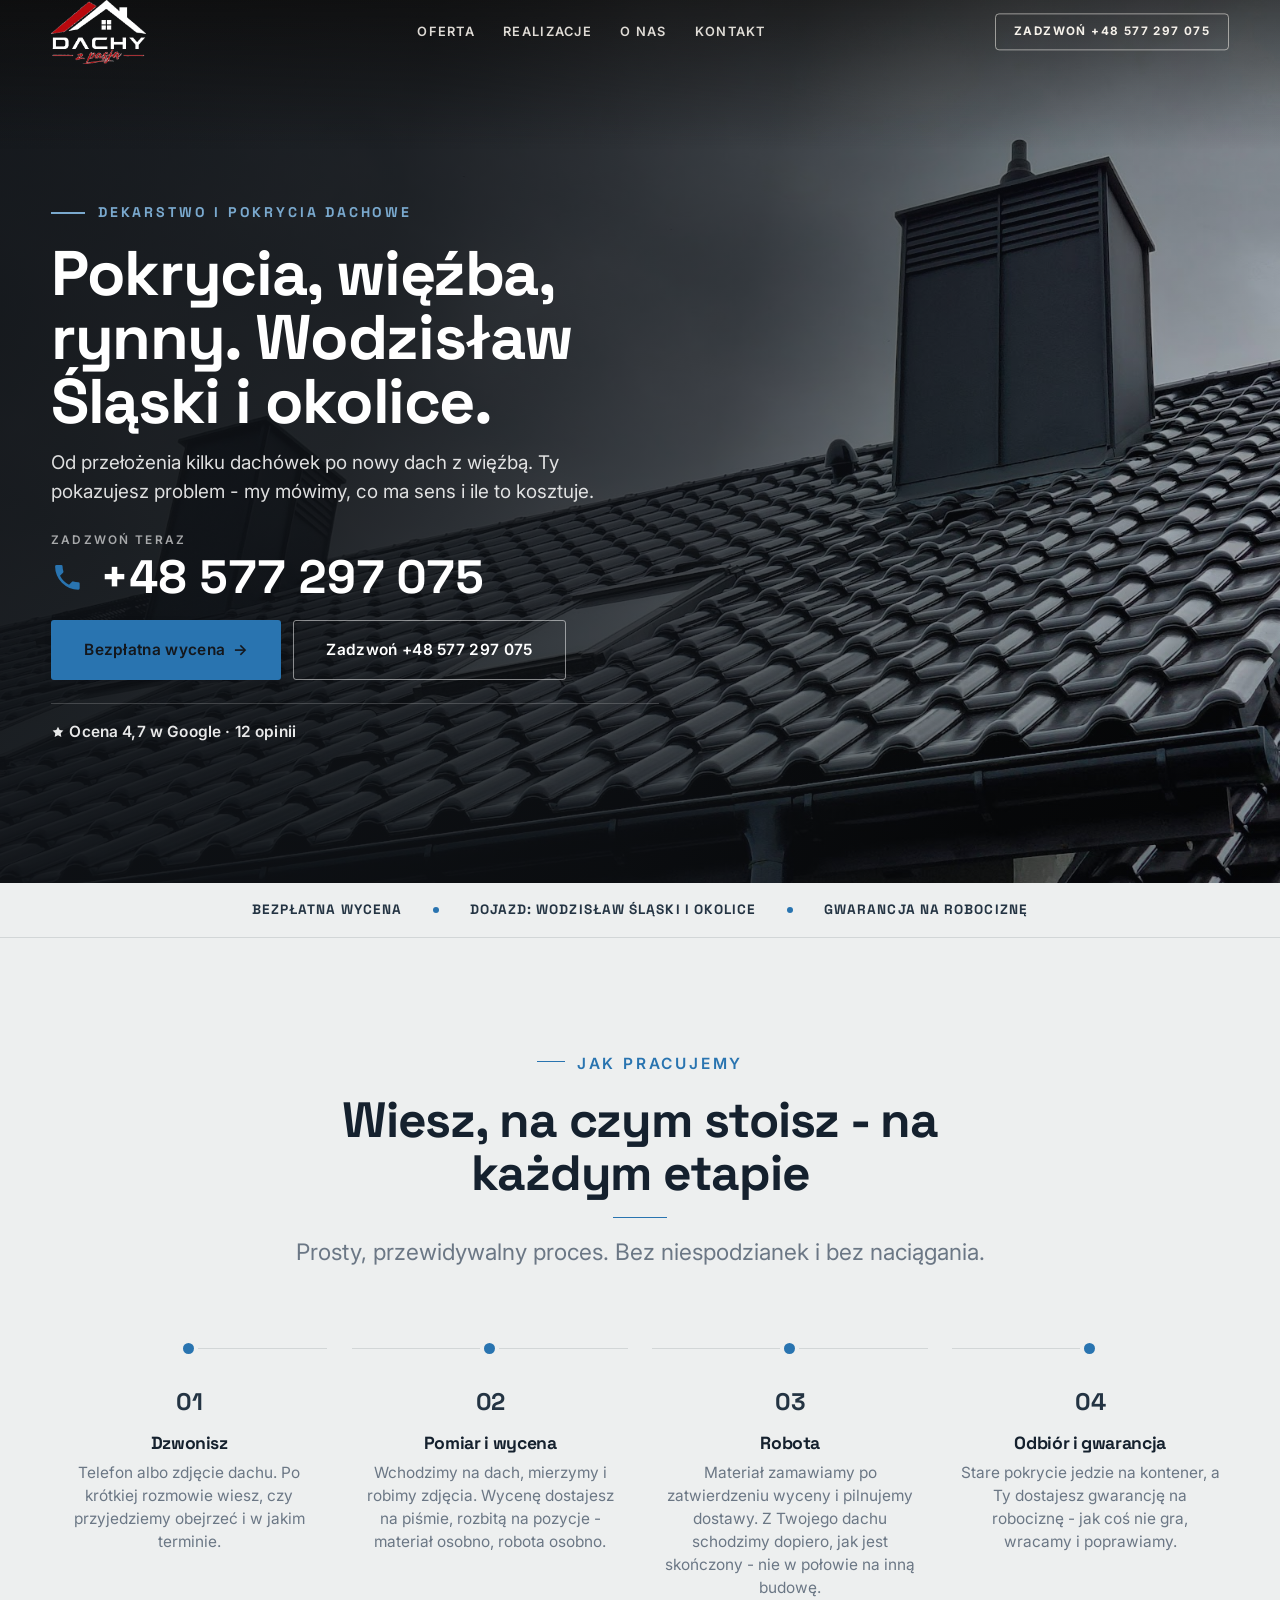
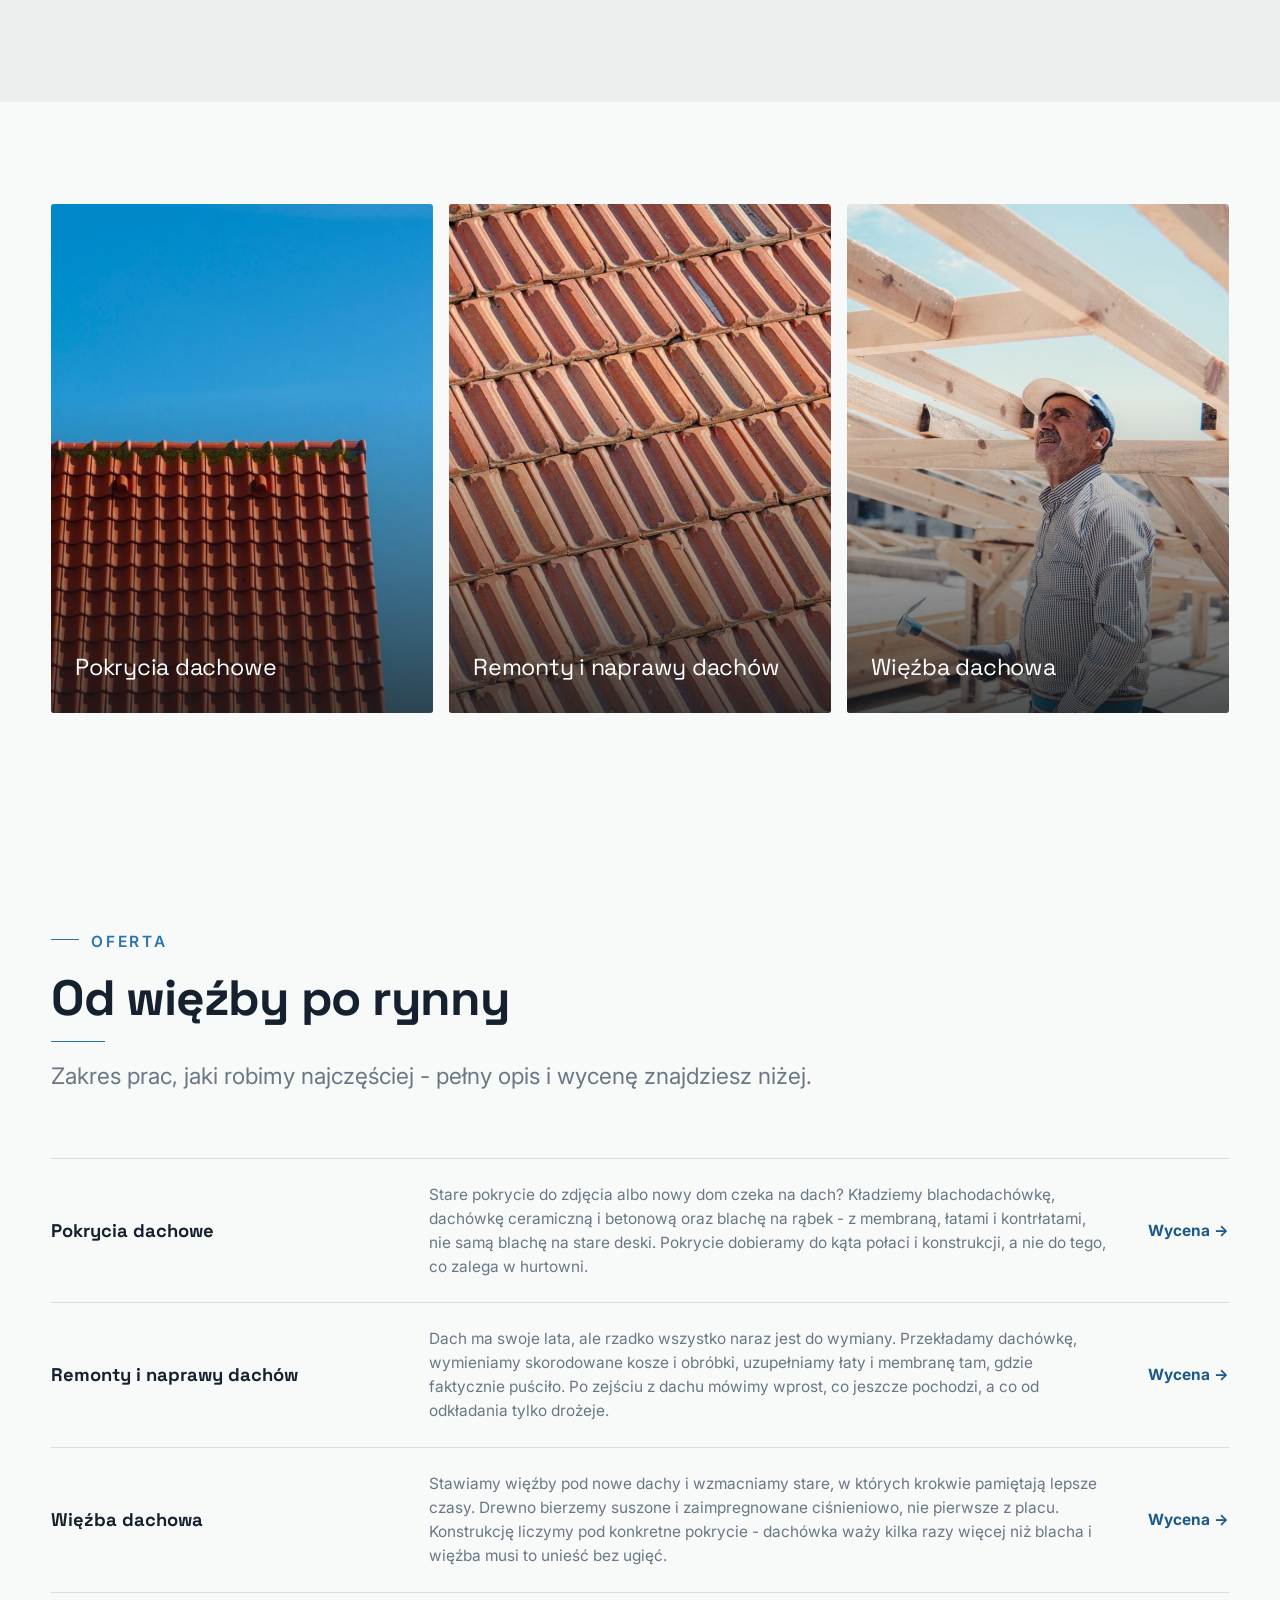
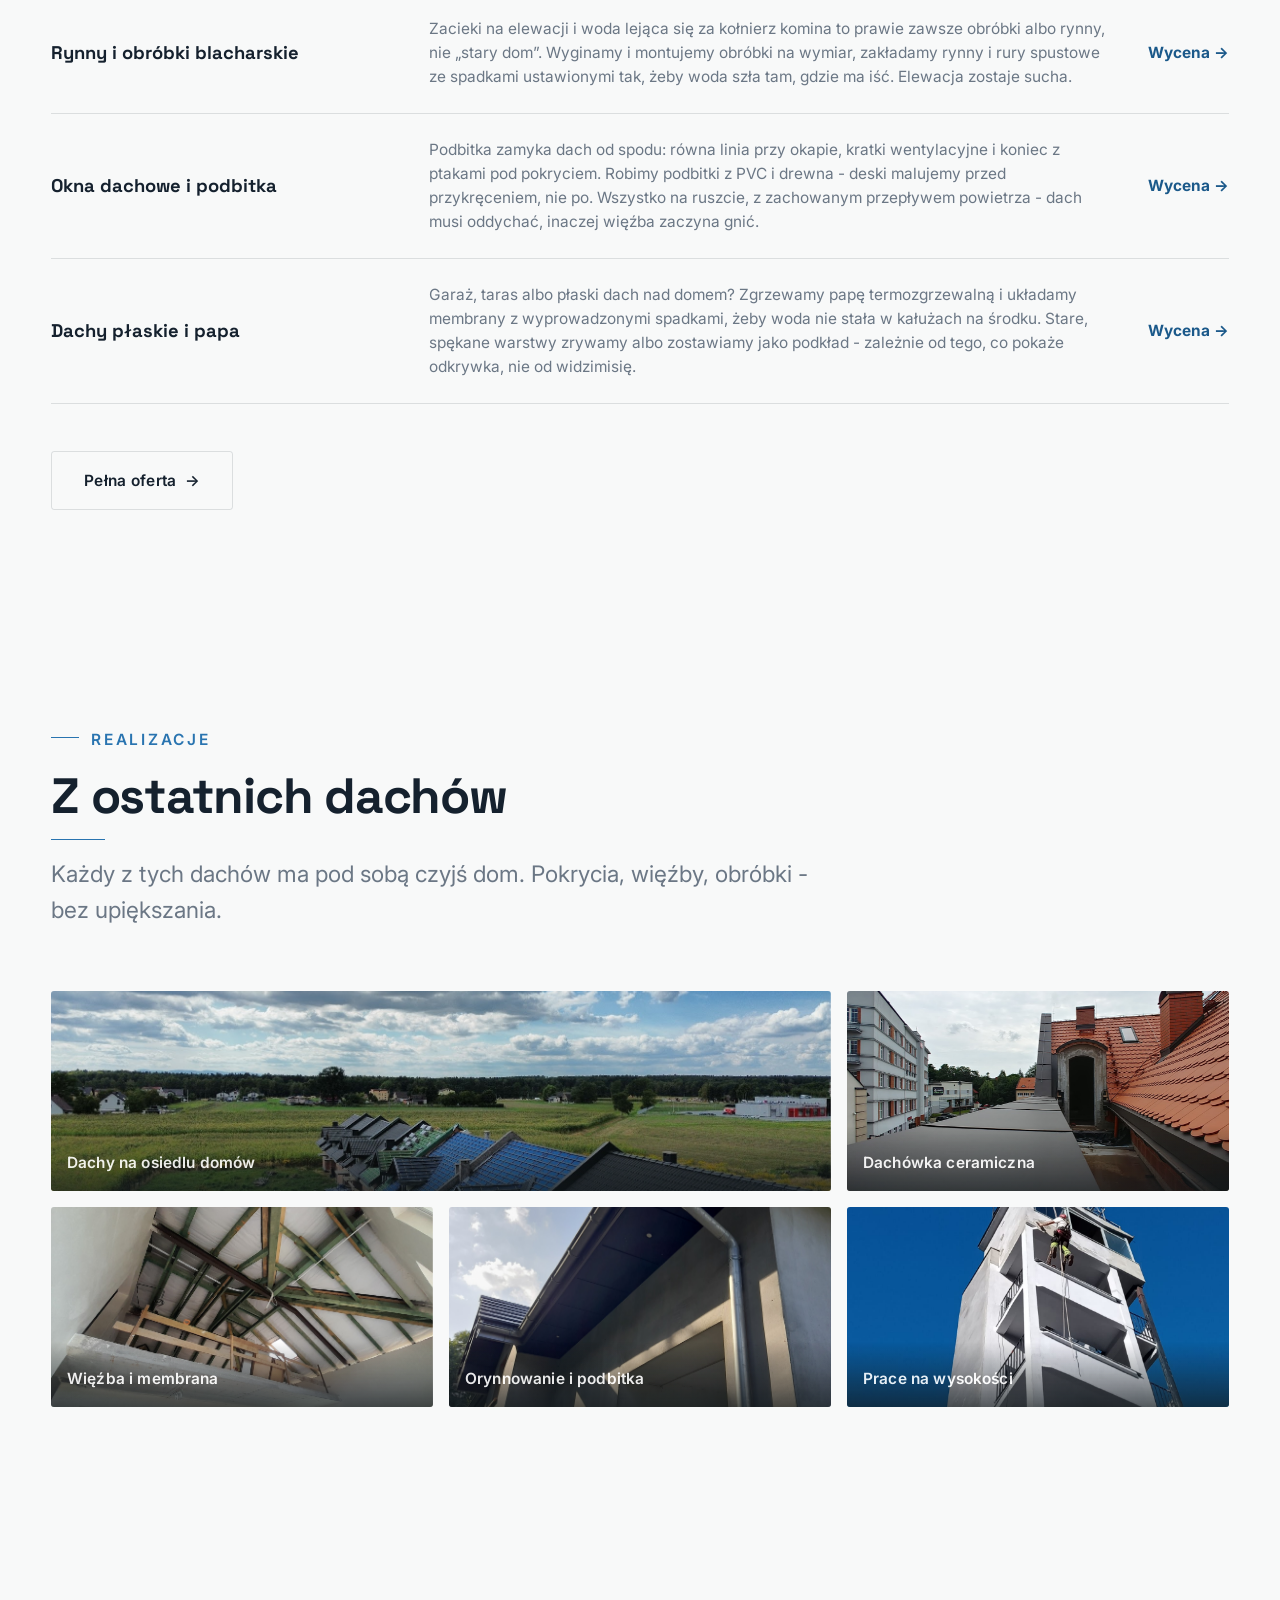
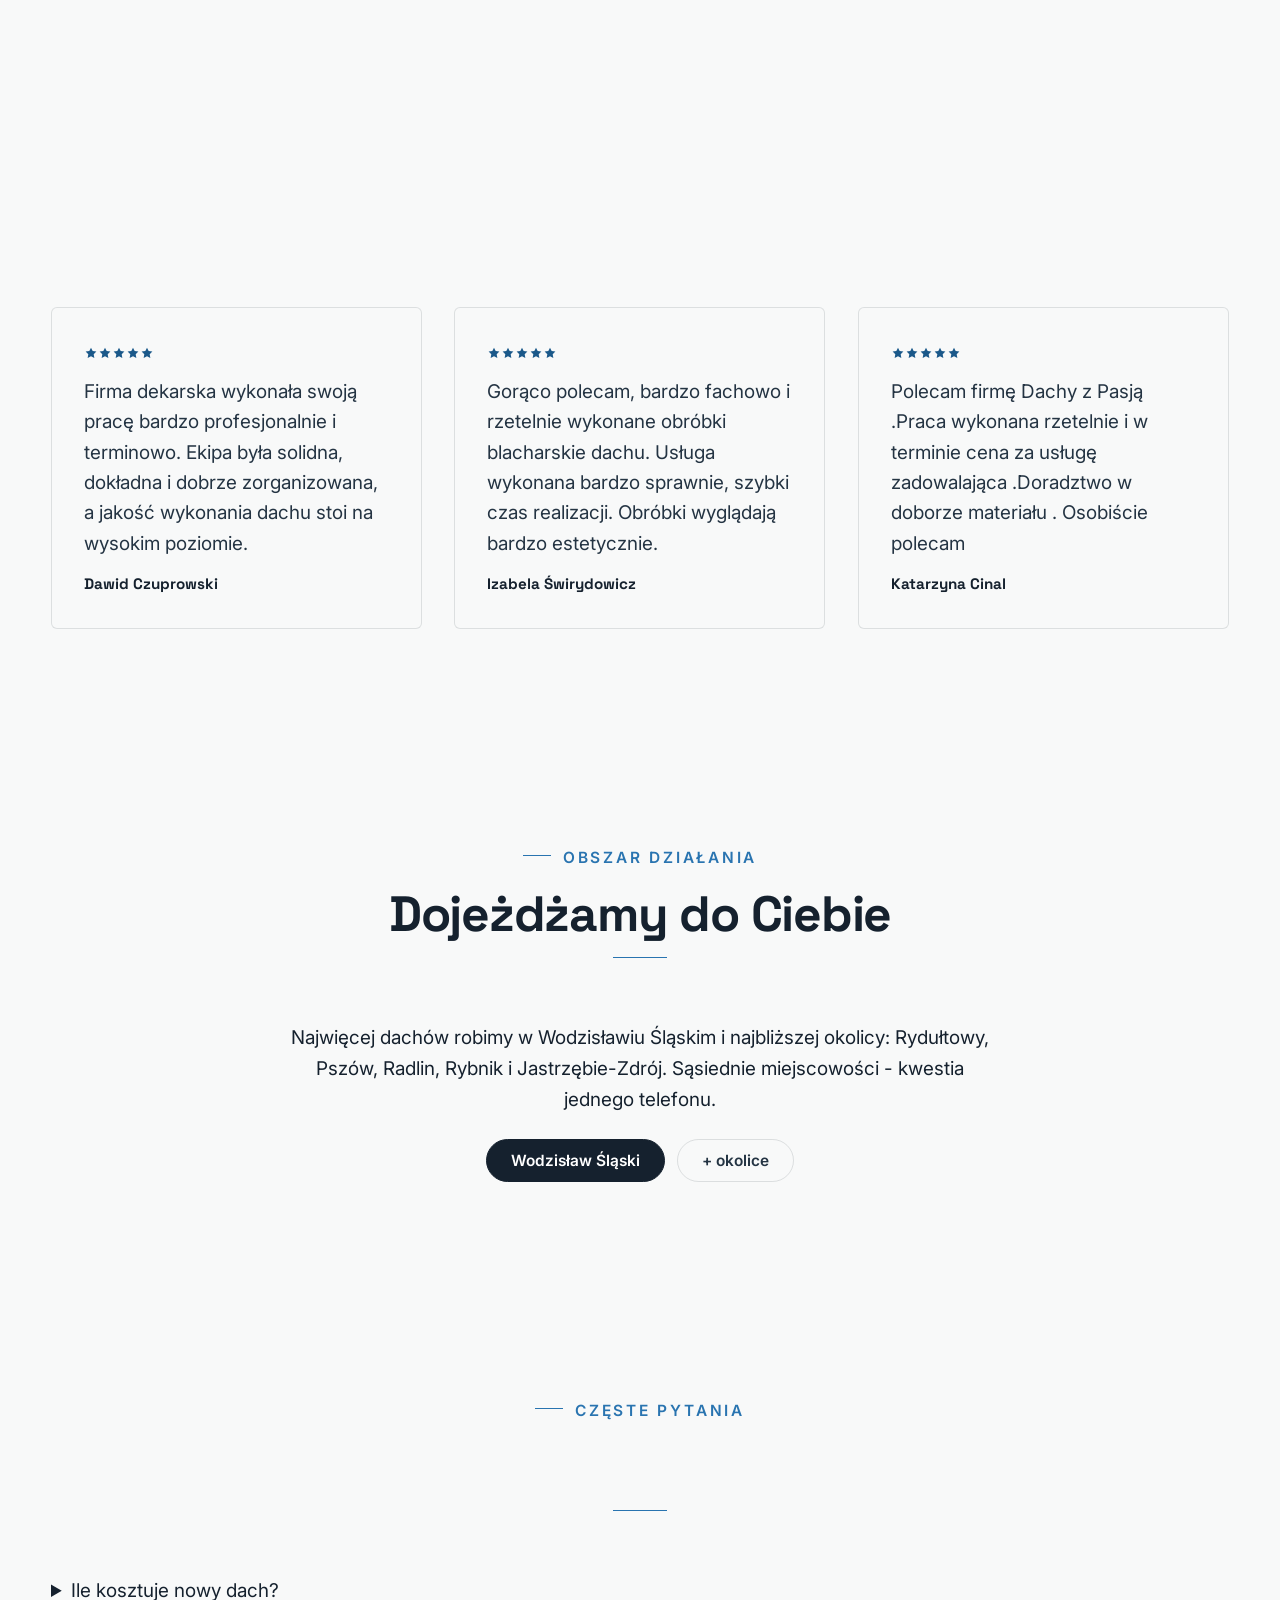
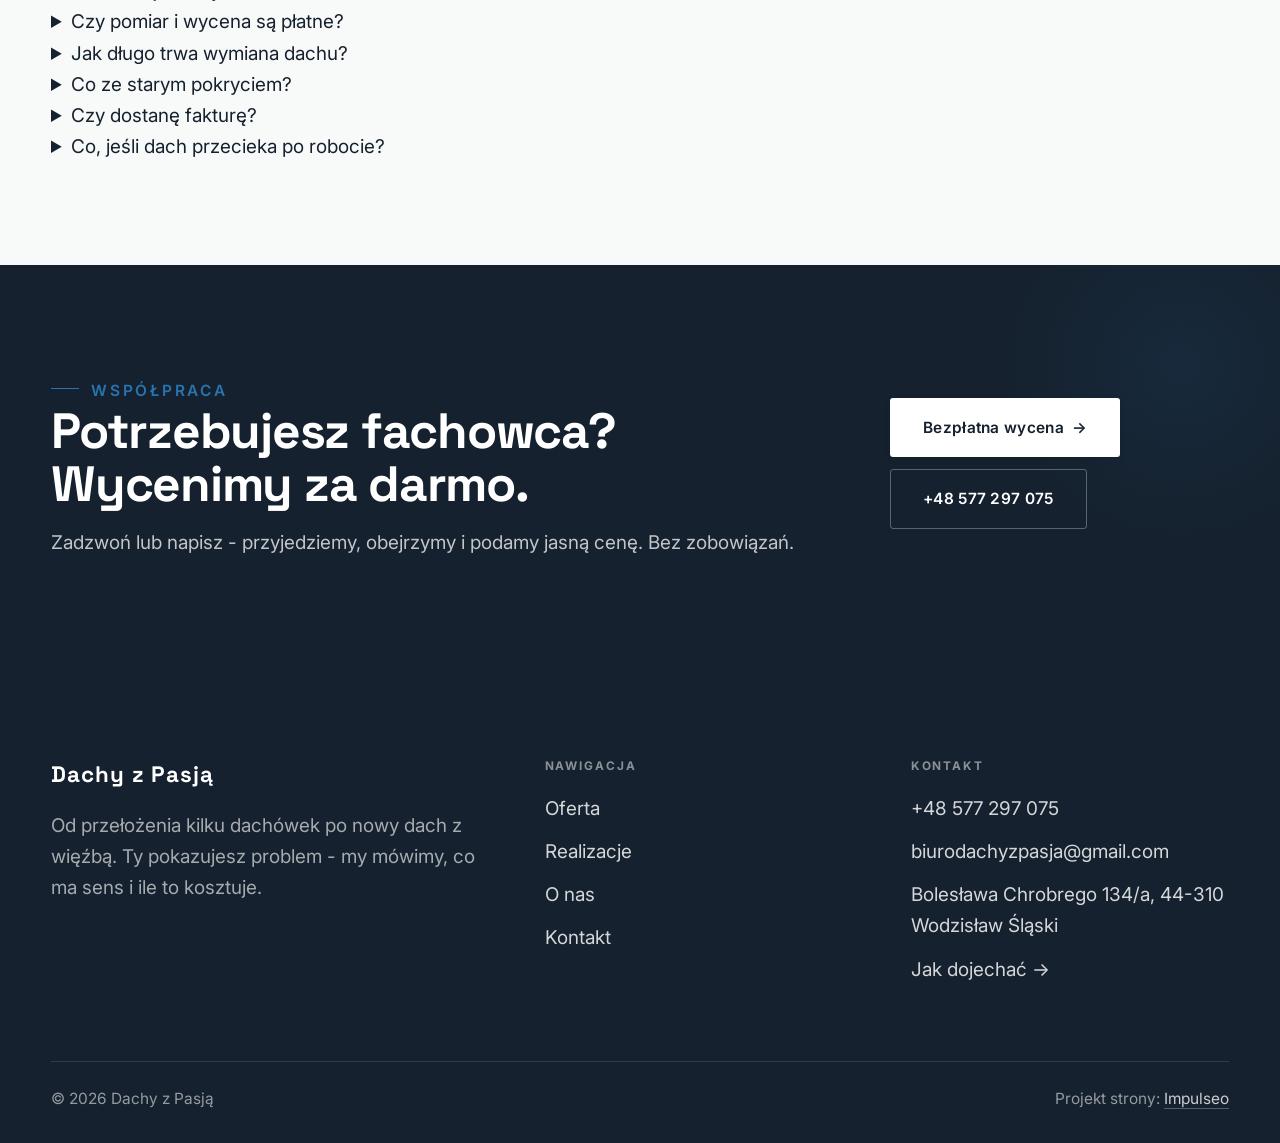
==== index.html @ e63db2ba "Demo strony: Dachy z Pasją (Wodzisław Śląski)" ====
<!DOCTYPE html>
<html lang="pl">
<head>
<meta charset="UTF-8">
<meta name="viewport" content="width=device-width, initial-scale=1.0">
<title>Dekarz Wodzisław Śląski - dachy i remonty | Dachy z Pasją</title>
<meta name="description" content="Dekarz w Wodzisławiu Śląskim: nowe pokrycia, remonty dachów, więźba, rynny i obróbki. Bezpłatny pomiar, cena przed robotą. Zadzwoń: +48 577 297 075.">
<link rel="preconnect" href="https://fonts.googleapis.com">
<link rel="preconnect" href="https://fonts.gstatic.com" crossorigin>
<link href="https://fonts.googleapis.com/css2?family=Space+Grotesk:wght@500;600;700&family=Inter:wght@400;500;600&display=swap" rel="stylesheet">
<link rel="stylesheet" href="assets/styles.css">
</head>
<body>

<header class="nav">
  <div class="wrap nav-inner">
    <a class="brand brand-has-logo" href="index.html"><img class="brand-logo logo-light" src="img/logo-light.png" alt="Dachy z Pasją"><img class="brand-logo logo-dark" src="img/logo.png" alt="Dachy z Pasją"></a>
    <nav class="nav-links">
      <a href="oferta.html">Oferta</a>
      <a href="realizacje.html">Realizacje</a>
      <a href="o-nas.html">O nas</a>
      <a href="kontakt.html">Kontakt</a>
      <a href="tel:+48577297075" class="btn btn-accent">Zadzwoń +48 577 297 075</a>
    </nav>
    <button class="nav-toggle" aria-label="Menu"><span></span><span></span><span></span></button>
  </div>
</header>

<section class="hero-fach">
  <img class="hf-photo" src="img/hero.jpg" fetchpriority="high" alt="Dachy z Pasją - dach z dachówki ceramicznej z obróbkami kominów">
  <div class="hf-panel">
    <div class="hf-inner">
      <span class="hf-kicker">Dekarstwo i pokrycia dachowe</span>
      <h1 class="hf-title">Pokrycia, więźba, rynny. Wodzisław Śląski i okolice. <em></em></h1>
      <p class="hf-lead">Od przełożenia kilku dachówek po nowy dach z więźbą. Ty pokazujesz problem - my mówimy, co ma sens i ile to kosztuje.</p>
      <a class="hf-phone" href="tel:+48577297075"><span class="hf-phone-lab">Zadzwoń teraz</span><span class="hf-phone-num"><svg class="ico-tel" width="16" height="16" viewBox="0 0 24 24" fill="none" aria-hidden="true"><path d="M6.6 10.8a15.5 15.5 0 0 0 6.6 6.6l2.2-2.2a1 1 0 0 1 1-.24 11.4 11.4 0 0 0 3.6.58 1 1 0 0 1 1 1V20a1 1 0 0 1-1 1A17 17 0 0 1 3 4a1 1 0 0 1 1-1h3.5a1 1 0 0 1 1 1c0 1.25.2 2.46.58 3.6a1 1 0 0 1-.25 1l-2.23 2.2Z" fill="currentColor"/></svg> +48 577 297 075</span></a>
      <div class="hf-actions">
        <a href="kontakt.html" class="btn btn-accent">Bezpłatna wycena <span class="arr">→</span></a>
        <a href="tel:+48577297075" class="btn btn-ghost hf-ghost">Zadzwoń +48 577 297 075</a>
      </div>
      <div class="hf-trust"><svg class="ico-star" width="14" height="14" viewBox="0 0 24 24" style="vertical-align:-2px" aria-hidden="true"><path d="M12 2.8l2.85 5.8 6.4.93-4.63 4.5 1.1 6.37L12 17.4l-5.72 3 1.1-6.37-4.63-4.5 6.4-.93L12 2.8Z" fill="currentColor"/></svg> Ocena 4,7 w Google · 12 opinii</div>
    </div>
  </div>
</section>
<section class="fach-promise">
  <div class="wrap">
    <ul class="fp-row reveal"><li>Bezpłatna wycena</li><li>Dojazd: Wodzisław Śląski i okolice</li><li>Gwarancja na robociznę</li></ul>
  </div>
</section>
<section class="proces fachowcy">
  <div class="wrap">
    <div class="head center reveal">
      <span class="eyebrow">Jak pracujemy</span>
      <h2>Wiesz, na czym stoisz - na każdym etapie</h2>
      <p>Prosty, przewidywalny proces. Bez niespodzianek i bez naciągania.</p>
    </div>
    <ol class="proces-line">
      <li class="reveal"><span class="pno">01</span><h3>Dzwonisz</h3><p>Telefon albo zdjęcie dachu. Po krótkiej rozmowie wiesz, czy przyjedziemy obejrzeć i w jakim terminie.</p></li>
      <li class="reveal"><span class="pno">02</span><h3>Pomiar i wycena</h3><p>Wchodzimy na dach, mierzymy i robimy zdjęcia. Wycenę dostajesz na piśmie, rozbitą na pozycje - materiał osobno, robota osobno.</p></li>
      <li class="reveal"><span class="pno">03</span><h3>Robota</h3><p>Materiał zamawiamy po zatwierdzeniu wyceny i pilnujemy dostawy. Z Twojego dachu schodzimy dopiero, jak jest skończony - nie w połowie na inną budowę.</p></li>
      <li class="reveal"><span class="pno">04</span><h3>Odbiór i gwarancja</h3><p>Stare pokrycie jedzie na kontener, a Ty dostajesz gwarancję na robociznę - jak coś nie gra, wracamy i poprawiamy.</p></li>
    </ol>
  </div>
</section>
<section class="gateways-band">
  <div class="wrap">
    <div class="gateways">
      <a href="oferta.html" class="gateway reveal"><img src="img/g7.jpg" alt="Pokrycia dachowe" loading="lazy"><span class="g-ttl">Pokrycia dachowe</span></a>
      <a href="oferta.html" class="gateway reveal"><img src="img/g12.jpg" alt="Remonty i naprawy dachów" loading="lazy"><span class="g-ttl">Remonty i naprawy dachów</span></a>
      <a href="oferta.html" class="gateway reveal"><img src="img/g13.jpg" alt="Więźba dachowa" loading="lazy"><span class="g-ttl">Więźba dachowa</span></a>
    </div>
  </div>
</section>
<section class="fach-uslugi">
  <div class="wrap">
    <div class="head reveal">
      <span class="eyebrow">Oferta</span>
      <h2>Od więźby po rynny</h2>
      <p>Zakres prac, jaki robimy najczęściej - pełny opis i wycenę znajdziesz niżej.</p>
    </div>
    <ul class="fu-list">
      <li class="fu-row reveal"><div class="fu-name">Pokrycia dachowe</div><div class="fu-desc">Stare pokrycie do zdjęcia albo nowy dom czeka na dach? Kładziemy blachodachówkę, dachówkę ceramiczną i betonową oraz blachę na rąbek - z membraną, łatami i kontrłatami, nie samą blachę na stare deski. Pokrycie dobieramy do kąta połaci i konstrukcji, a nie do tego, co zalega w hurtowni.</div><a class="fu-cta" href="kontakt.html">Wycena <span class="arr">→</span></a></li>
      <li class="fu-row reveal"><div class="fu-name">Remonty i naprawy dachów</div><div class="fu-desc">Dach ma swoje lata, ale rzadko wszystko naraz jest do wymiany. Przekładamy dachówkę, wymieniamy skorodowane kosze i obróbki, uzupełniamy łaty i membranę tam, gdzie faktycznie puściło. Po zejściu z dachu mówimy wprost, co jeszcze pochodzi, a co od odkładania tylko drożeje.</div><a class="fu-cta" href="kontakt.html">Wycena <span class="arr">→</span></a></li>
      <li class="fu-row reveal"><div class="fu-name">Więźba dachowa</div><div class="fu-desc">Stawiamy więźby pod nowe dachy i wzmacniamy stare, w których krokwie pamiętają lepsze czasy. Drewno bierzemy suszone i zaimpregnowane ciśnieniowo, nie pierwsze z placu. Konstrukcję liczymy pod konkretne pokrycie - dachówka waży kilka razy więcej niż blacha i więźba musi to unieść bez ugięć.</div><a class="fu-cta" href="kontakt.html">Wycena <span class="arr">→</span></a></li>
      <li class="fu-row reveal"><div class="fu-name">Rynny i obróbki blacharskie</div><div class="fu-desc">Zacieki na elewacji i woda lejąca się za kołnierz komina to prawie zawsze obróbki albo rynny, nie „stary dom”. Wyginamy i montujemy obróbki na wymiar, zakładamy rynny i rury spustowe ze spadkami ustawionymi tak, żeby woda szła tam, gdzie ma iść. Elewacja zostaje sucha.</div><a class="fu-cta" href="kontakt.html">Wycena <span class="arr">→</span></a></li>
      <li class="fu-row reveal"><div class="fu-name">Okna dachowe i podbitka</div><div class="fu-desc">Podbitka zamyka dach od spodu: równa linia przy okapie, kratki wentylacyjne i koniec z ptakami pod pokryciem. Robimy podbitki z PVC i drewna - deski malujemy przed przykręceniem, nie po. Wszystko na ruszcie, z zachowanym przepływem powietrza - dach musi oddychać, inaczej więźba zaczyna gnić.</div><a class="fu-cta" href="kontakt.html">Wycena <span class="arr">→</span></a></li>
      <li class="fu-row reveal"><div class="fu-name">Dachy płaskie i papa</div><div class="fu-desc">Garaż, taras albo płaski dach nad domem? Zgrzewamy papę termozgrzewalną i układamy membrany z wyprowadzonymi spadkami, żeby woda nie stała w kałużach na środku. Stare, spękane warstwy zrywamy albo zostawiamy jako podkład - zależnie od tego, co pokaże odkrywka, nie od widzimisię.</div><a class="fu-cta" href="kontakt.html">Wycena <span class="arr">→</span></a></li>
    </ul>
    <div style="margin-top:var(--space-7)" class="reveal"><a href="oferta.html" class="btn btn-ghost">Pełna oferta <span class="arr">→</span></a></div>
  </div>
</section>
<section>
  <div class="wrap">
    <div class="head reveal">
      <span class="eyebrow">Realizacje</span>
      <h2>Z ostatnich dachów</h2>
      <p>Każdy z tych dachów ma pod sobą czyjś dom. Pokrycia, więźby, obróbki - bez upiększania.</p>
    </div>
    <div class="gallery">
      <div class="tile t-two3 reveal"><img src="img/g1.jpg" alt="Dachy na osiedlu domów w trakcie krycia" loading="lazy"><div class="cap">Dachy na osiedlu domów</div></div>
      <div class="tile t-third reveal"><img src="img/g2.jpg" alt="Dachówka ceramiczna" loading="lazy"><div class="cap">Dachówka ceramiczna</div></div>
      <div class="tile t-third reveal"><img src="img/g3.jpg" alt="Więźba i membrana" loading="lazy"><div class="cap">Więźba i membrana</div></div>
      <div class="tile t-third reveal"><img src="img/g4.jpg" alt="Orynnowanie i podbitka" loading="lazy"><div class="cap">Orynnowanie i podbitka</div></div>
      <div class="tile t-third reveal"><img src="img/g5.jpg" alt="Prace na wysokości" loading="lazy"><div class="cap">Prace na wysokości</div></div>
    </div>
    <div style="margin-top:var(--space-7)" class="reveal"><a href="realizacje.html" class="btn btn-accent">Pełna galeria <span class="arr">→</span></a></div>
  </div>
</section>
<section class="opinie">
  <div class="wrap">
    <div class="head center reveal">
      <span class="eyebrow">Opinie</span>
      <h2>Co mówią klienci</h2>
    </div>
    <div class="opinie-grid">
      <figure class="op-card reveal"><span class="op-star"><svg class="ico-star" width="14" height="14" viewBox="0 0 24 24" style="vertical-align:-2px" aria-hidden="true"><path d="M12 2.8l2.85 5.8 6.4.93-4.63 4.5 1.1 6.37L12 17.4l-5.72 3 1.1-6.37-4.63-4.5 6.4-.93L12 2.8Z" fill="currentColor"/></svg><svg class="ico-star" width="14" height="14" viewBox="0 0 24 24" style="vertical-align:-2px" aria-hidden="true"><path d="M12 2.8l2.85 5.8 6.4.93-4.63 4.5 1.1 6.37L12 17.4l-5.72 3 1.1-6.37-4.63-4.5 6.4-.93L12 2.8Z" fill="currentColor"/></svg><svg class="ico-star" width="14" height="14" viewBox="0 0 24 24" style="vertical-align:-2px" aria-hidden="true"><path d="M12 2.8l2.85 5.8 6.4.93-4.63 4.5 1.1 6.37L12 17.4l-5.72 3 1.1-6.37-4.63-4.5 6.4-.93L12 2.8Z" fill="currentColor"/></svg><svg class="ico-star" width="14" height="14" viewBox="0 0 24 24" style="vertical-align:-2px" aria-hidden="true"><path d="M12 2.8l2.85 5.8 6.4.93-4.63 4.5 1.1 6.37L12 17.4l-5.72 3 1.1-6.37-4.63-4.5 6.4-.93L12 2.8Z" fill="currentColor"/></svg><svg class="ico-star" width="14" height="14" viewBox="0 0 24 24" style="vertical-align:-2px" aria-hidden="true"><path d="M12 2.8l2.85 5.8 6.4.93-4.63 4.5 1.1 6.37L12 17.4l-5.72 3 1.1-6.37-4.63-4.5 6.4-.93L12 2.8Z" fill="currentColor"/></svg></span><blockquote>Firma dekarska wykonała swoją pracę bardzo profesjonalnie i terminowo. Ekipa była solidna, dokładna i dobrze zorganizowana, a jakość wykonania dachu stoi na wysokim poziomie.</blockquote><span class="op-autor">Dawid Czuprowski</span></figure>
      <figure class="op-card reveal"><span class="op-star"><svg class="ico-star" width="14" height="14" viewBox="0 0 24 24" style="vertical-align:-2px" aria-hidden="true"><path d="M12 2.8l2.85 5.8 6.4.93-4.63 4.5 1.1 6.37L12 17.4l-5.72 3 1.1-6.37-4.63-4.5 6.4-.93L12 2.8Z" fill="currentColor"/></svg><svg class="ico-star" width="14" height="14" viewBox="0 0 24 24" style="vertical-align:-2px" aria-hidden="true"><path d="M12 2.8l2.85 5.8 6.4.93-4.63 4.5 1.1 6.37L12 17.4l-5.72 3 1.1-6.37-4.63-4.5 6.4-.93L12 2.8Z" fill="currentColor"/></svg><svg class="ico-star" width="14" height="14" viewBox="0 0 24 24" style="vertical-align:-2px" aria-hidden="true"><path d="M12 2.8l2.85 5.8 6.4.93-4.63 4.5 1.1 6.37L12 17.4l-5.72 3 1.1-6.37-4.63-4.5 6.4-.93L12 2.8Z" fill="currentColor"/></svg><svg class="ico-star" width="14" height="14" viewBox="0 0 24 24" style="vertical-align:-2px" aria-hidden="true"><path d="M12 2.8l2.85 5.8 6.4.93-4.63 4.5 1.1 6.37L12 17.4l-5.72 3 1.1-6.37-4.63-4.5 6.4-.93L12 2.8Z" fill="currentColor"/></svg><svg class="ico-star" width="14" height="14" viewBox="0 0 24 24" style="vertical-align:-2px" aria-hidden="true"><path d="M12 2.8l2.85 5.8 6.4.93-4.63 4.5 1.1 6.37L12 17.4l-5.72 3 1.1-6.37-4.63-4.5 6.4-.93L12 2.8Z" fill="currentColor"/></svg></span><blockquote>Gorąco polecam, bardzo fachowo i rzetelnie wykonane obróbki blacharskie dachu. Usługa wykonana bardzo sprawnie, szybki czas realizacji. Obróbki wyglądają bardzo estetycznie.</blockquote><span class="op-autor">Izabela Świrydowicz</span></figure>
      <figure class="op-card reveal"><span class="op-star"><svg class="ico-star" width="14" height="14" viewBox="0 0 24 24" style="vertical-align:-2px" aria-hidden="true"><path d="M12 2.8l2.85 5.8 6.4.93-4.63 4.5 1.1 6.37L12 17.4l-5.72 3 1.1-6.37-4.63-4.5 6.4-.93L12 2.8Z" fill="currentColor"/></svg><svg class="ico-star" width="14" height="14" viewBox="0 0 24 24" style="vertical-align:-2px" aria-hidden="true"><path d="M12 2.8l2.85 5.8 6.4.93-4.63 4.5 1.1 6.37L12 17.4l-5.72 3 1.1-6.37-4.63-4.5 6.4-.93L12 2.8Z" fill="currentColor"/></svg><svg class="ico-star" width="14" height="14" viewBox="0 0 24 24" style="vertical-align:-2px" aria-hidden="true"><path d="M12 2.8l2.85 5.8 6.4.93-4.63 4.5 1.1 6.37L12 17.4l-5.72 3 1.1-6.37-4.63-4.5 6.4-.93L12 2.8Z" fill="currentColor"/></svg><svg class="ico-star" width="14" height="14" viewBox="0 0 24 24" style="vertical-align:-2px" aria-hidden="true"><path d="M12 2.8l2.85 5.8 6.4.93-4.63 4.5 1.1 6.37L12 17.4l-5.72 3 1.1-6.37-4.63-4.5 6.4-.93L12 2.8Z" fill="currentColor"/></svg><svg class="ico-star" width="14" height="14" viewBox="0 0 24 24" style="vertical-align:-2px" aria-hidden="true"><path d="M12 2.8l2.85 5.8 6.4.93-4.63 4.5 1.1 6.37L12 17.4l-5.72 3 1.1-6.37-4.63-4.5 6.4-.93L12 2.8Z" fill="currentColor"/></svg></span><blockquote>Polecam firmę Dachy z Pasją .Praca wykonana rzetelnie i w terminie cena za usługę zadowalająca .Doradztwo w doborze materiału . Osobiście polecam</blockquote><span class="op-autor">Katarzyna Cinal</span></figure>
    </div>
  </div>
</section>
<section class="obszar">
  <div class="wrap">
    <div class="head center reveal">
      <span class="eyebrow">Obszar działania</span>
      <h2>Dojeżdżamy do Ciebie</h2>
    </div>
    <p class="obszar-txt reveal" style="text-align:center;max-width:60ch;margin:0 auto 1.4rem">Najwięcej dachów robimy w Wodzisławiu Śląskim i najbliższej okolicy: Rydułtowy, Pszów, Radlin, Rybnik i Jastrzębie-Zdrój. Sąsiednie miejscowości - kwestia jednego telefonu.</p>
    <ul class="obszar-list reveal"><li class="is-home">Wodzisław Śląski</li><li>+ okolice</li></ul>
  </div>
</section>
<section class="faq-klinika">
  <div class="wrap">
    <div class="head center reveal">
      <span class="eyebrow">Częste pytania</span>
      <h2>Dobrze wiedzieć</h2>
    </div>
    <div class="faq-list">
      <details class="faq-item reveal"><summary>Ile kosztuje nowy dach?</summary><p>Najwięcej robi pokrycie i skomplikowanie bryły - dwa kominy i trzy lukarny to inna robota niż prosta dwuspadówka. Dlatego wyceniamy dopiero po wejściu na dach, za to na piśmie.</p></details>
      <details class="faq-item reveal"><summary>Czy pomiar i wycena są płatne?</summary><p>Nie. Pomiar i wycena w Wodzisławiu Śląskim i najbliższej okolicy są bezpłatne i do niczego nie zobowiązują.</p></details>
      <details class="faq-item reveal"><summary>Jak długo trwa wymiana dachu?</summary><p>Naprawy zamykamy zwykle w jeden dzień. Przy całym dachu tempo ustawia pogoda - otwieramy tylko tyle połaci, ile zdążymy zamknąć, więc dom nie czeka odkryty.</p></details>
      <details class="faq-item reveal"><summary>Co ze starym pokryciem?</summary><p>Zamawiamy kontener i stare pokrycie jedzie w całości, razem z foliami i resztkami łat, prosto z dachu. Wywóz mamy po swojej stronie, nie zostaje na Twojej głowie.</p></details>
      <details class="faq-item reveal"><summary>Czy dostanę fakturę?</summary><p>Tak, na firmę albo prywatnie. Kwoty na fakturze zgadzają się z wyceną - żadnych pozycji dopisanych na koniec.</p></details>
      <details class="faq-item reveal"><summary>Co, jeśli dach przecieka po robocie?</summary><p>Wracamy i sprawdzamy, gdzie puściło. Nasza robota - poprawiamy za darmo; przyczyna gdzie indziej - pokazujemy zdjęcia i mówimy, co z tym zrobić.</p></details>
    </div>
  </div>
</section>
<section class="cta">
  <div class="wrap">
    <div class="reveal">
      <span class="eyebrow">Współpraca</span>
      <h2>Potrzebujesz fachowca? Wycenimy za darmo.</h2>
      <p>Zadzwoń lub napisz - przyjedziemy, obejrzymy i podamy jasną cenę. Bez zobowiązań.</p>
    </div>
    <div class="cta-actions reveal">
      <a href="kontakt.html" class="btn btn-light">Bezpłatna wycena <span class="arr">→</span></a>
      <a href="tel:+48577297075" class="btn btn-ghost" style="color:#fff;border-color:rgba(255,255,255,.3)">+48 577 297 075</a>
    </div>
  </div>
</section>

<footer>
  <div class="wrap">
    <div class="foot-grid">
      <div class="foot-brand">
        <div class="name">Dachy z Pasją</div>
        <p>Od przełożenia kilku dachówek po nowy dach z więźbą. Ty pokazujesz problem - my mówimy, co ma sens i ile to kosztuje.</p>
      </div>
      <div class="foot-col">
        <h4>Nawigacja</h4>
        <a href="oferta.html">Oferta</a>
        <a href="realizacje.html">Realizacje</a>
        <a href="o-nas.html">O nas</a>
        <a href="kontakt.html">Kontakt</a>
      </div>
      <div class="foot-col">
        <h4>Kontakt</h4>
        <a href="tel:+48577297075">+48 577 297 075</a>
        <a href="mailto:biurodachyzpasja@gmail.com">biurodachyzpasja@gmail.com</a>
        <p>Bolesława Chrobrego 134/a, 44-310 Wodzisław Śląski</p>
        <a href="https://maps.google.com/?cid=11734438482588646306&g_mp=CiVnb29nbGUubWFwcy5wbGFjZXMudjEuUGxhY2VzLkdldFBsYWNlEAIYBCAA" target="_blank" rel="noopener">Jak dojechać →</a>
      </div>
    </div>
    <div class="foot-bot">
      <span>© 2026 Dachy z Pasją</span>
      <span>Projekt strony: <a class="foot-credit" href="https://impulseo.pl" target="_blank" rel="noopener">Impulseo</a></span>
    </div>
  </div>
</footer>
<div class="sticky-call"><a class="sc-call" href="tel:+48577297075"><svg class="ico-tel" width="16" height="16" viewBox="0 0 24 24" fill="none" aria-hidden="true"><path d="M6.6 10.8a15.5 15.5 0 0 0 6.6 6.6l2.2-2.2a1 1 0 0 1 1-.24 11.4 11.4 0 0 0 3.6.58 1 1 0 0 1 1 1V20a1 1 0 0 1-1 1A17 17 0 0 1 3 4a1 1 0 0 1 1-1h3.5a1 1 0 0 1 1 1c0 1.25.2 2.46.58 3.6a1 1 0 0 1-.25 1l-2.23 2.2Z" fill="currentColor"/></svg> Zadzwoń</a><a class="sc-quote" href="kontakt.html">Bezpłatna wycena</a></div>

<script src="assets/main.js"></script>
</body>
</html>
---- assets/styles.css ----
/* ============================================================
   STOLBASZ — premium, architektoniczny B2B fit-out
   Jasna paleta, zero brązu. System wg premium-web-craft.
   Projekt strony: Impulseo (impulseo.pl)
   ============================================================ */

:root{
  /* PALETA — jasna, architektoniczna, chłodna */
  --paper:#F4F6F8;          /* główne tło */
  --paper-2:#E7EBEF;        /* sekcje alternatywne (chłodny jasny szary) */
  --paper-3:#E7EBEF;        /* delikatne wypełnienia */
  --ink:#15212E;            /* tekst główny — chłodny grafit */
  --ink-soft:#243443;       /* nagłówki drugorzędne */
  --muted:#6B7785;          /* tekst poboczny */
  --line:rgba(21,33,46,.12);/* hairline */
  --accent:#E8A317;         /* stonowany petrol-slate — jedyny akcent */
  --accent-d:#C9870C;
  --accent-soft:rgba(232,163,23,.10);
  --dark:#15212E;           /* sekcje ciemne (stopka/CTA) */

  /* ODSTĘPY — skala 4/8 */
  --space-1:4px; --space-2:8px; --space-3:12px; --space-4:16px; --space-5:24px;
  --space-6:32px; --space-7:48px; --space-8:64px; --space-9:96px; --space-10:128px;

  /* TYPOGRAFIA — fluid clamp() (skala podbita 16.07.2026: większe, czytelniejsze litery — uwaga Adama) */
  --text-sm:clamp(.9rem,.87rem + .12vw,1rem);
  --text-base:clamp(1.08rem,1.04rem + .18vw,1.2rem);
  --text-lg:clamp(1.24rem,1.15rem + .34vw,1.44rem);
  --text-h3:clamp(1.34rem,1.22rem + .55vw,1.66rem);
  --text-h2:clamp(2.1rem,1.66rem + 2.1vw,3.1rem);
  --text-h1:clamp(2.9rem,2.1rem + 4vw,5.1rem);

  /* PROMIENIE — architektoniczne, raczej ostre */
  --r-sm:3px; --r-md:6px; --r-lg:10px;

  /* RUCH */
  --ease:cubic-bezier(.25,.46,.45,.94); --dur:.24s;

  /* CIENIE — miękkie, warstwowe */
  --sh-sm:0 1px 2px rgba(16,24,32,.04), 0 2px 8px rgba(16,24,32,.05);
  --sh-md:0 2px 6px rgba(16,24,32,.05), 0 12px 28px -8px rgba(16,24,32,.12);
  --sh-lg:0 6px 14px rgba(16,24,32,.07), 0 26px 56px -18px rgba(16,24,32,.22);

  --hairline:1px solid var(--line);

  --font-display:'Space Grotesk','Inter',sans-serif;
  --font-body:'Inter',sans-serif;
}

*{box-sizing:border-box;margin:0;padding:0}
html{scroll-behavior:smooth}
body{
  font-family:var(--font-body);
  font-size:var(--text-base);
  line-height:1.65;
  color:var(--ink);
  background:var(--paper);
  -webkit-font-smoothing:antialiased;
  text-rendering:optimizeLegibility;
}
img{max-width:100%;display:block}
a{color:inherit;text-decoration:none}

.wrap{width:min(92%,1180px);margin-inline:auto}
section{padding-block:clamp(52px,6.5vw,96px)}

h1,h2,h3{font-family:var(--font-display);font-weight:700;line-height:1.08;letter-spacing:-.02em;color:var(--ink)}
h1{font-size:var(--text-h1);letter-spacing:-.035em}
h2{font-size:var(--text-h2);letter-spacing:-.025em}
h3{font-size:var(--text-h3)}
p{max-width:65ch}

.eyebrow{
  font-family:var(--font-body);
  font-size:var(--text-sm);
  font-weight:600;
  letter-spacing:.18em;
  text-transform:uppercase;
  color:var(--accent);
  display:inline-flex;align-items:center;gap:var(--space-3);
}
/* flex:none + margin-top = kreska trzyma się PIERWSZEJ linii. Wcześniej align-items:center
   centrowało ją względem całego bloku i przy zawinięciu (długi kicker typu
   „…WNĘTRZ · LESZNO · OD 2019") druga linia lądowała z brzydkim wcięciem. */
.eyebrow{align-items:flex-start}
.eyebrow>*,.eyebrow{text-wrap:balance}   /* dlugi kicker lamal sie na sierote typu samo „2019" w drugiej linii */
.eyebrow::before{content:"";width:28px;height:1px;background:var(--accent);display:inline-block;flex:none;margin-top:.62em}

.muted{color:var(--muted)}
.lead{font-size:var(--text-lg);line-height:1.55;color:var(--ink-soft);max-width:50ch}

/* ---------- BUTTONS ---------- */
.btn{
  display:inline-flex;align-items:center;gap:var(--space-2);
  font-weight:600;font-size:var(--text-sm);letter-spacing:.02em;
  padding:var(--space-4) var(--space-6);
  border-radius:var(--r-sm);
  transition:transform var(--dur) var(--ease),box-shadow var(--dur) var(--ease),background var(--dur) var(--ease);
  cursor:pointer;border:1px solid transparent;
}
.btn-accent{background:var(--accent);color:#fff;box-shadow:var(--sh-sm)}
.btn-accent:hover{background:var(--accent-d);transform:translateY(-2px);box-shadow:var(--sh-md)}
.btn-accent:active{transform:translateY(0);box-shadow:var(--sh-sm)}
.btn-ghost{background:transparent;color:var(--ink);border-color:var(--line)}
.btn-ghost:hover{border-color:var(--accent);color:var(--accent);transform:translateY(-2px)}
.btn-light{background:#fff;color:var(--ink);box-shadow:var(--sh-sm)}
.btn-light:hover{transform:translateY(-2px);box-shadow:var(--sh-md)}
.btn .arr{transition:transform var(--dur) var(--ease)}
.btn:hover .arr{transform:translateX(4px)}

/* ---------- NAV ---------- */
.nav{
  position:sticky;top:0;z-index:50;
  background:color-mix(in srgb,var(--paper) 88%,transparent);
  backdrop-filter:saturate(140%) blur(10px);
  border-bottom:var(--hairline);
}
.nav-inner{display:flex;align-items:center;justify-content:space-between;height:72px}
.brand{display:flex;flex-direction:column;line-height:1}
.brand .name{font-family:var(--font-display);font-weight:800;font-size:1.35rem;letter-spacing:.04em}
.brand .sub{font-size:.62rem;letter-spacing:.34em;text-transform:uppercase;color:var(--muted);margin-top:5px}
.nav-links{display:flex;align-items:center;gap:var(--space-6)}
.nav-links a{font-size:var(--text-sm);font-weight:500;color:var(--ink-soft);position:relative;padding-block:4px;transition:color var(--dur) var(--ease)}
.nav-links a::after{content:"";position:absolute;left:0;bottom:0;width:0;height:1.5px;background:var(--accent);transition:width var(--dur) var(--ease)}
.nav-links a:hover,.nav-links a.active{color:var(--ink)}
.nav-links a:hover::after,.nav-links a.active::after{width:100%}
.nav-links .btn{padding:var(--space-2) var(--space-5)}
/* przyciski w nav: właściwy kolor (przebij .nav-links a) + bez podkreślenia */
.nav-links a.btn-accent{color:#fff}
.nav-links a.btn-ghost,.nav-links a.btn-light{color:var(--ink)}
.nav-links a.btn::after{display:none}
.nav-toggle{display:none;background:none;border:none;cursor:pointer;flex-direction:column;gap:5px;padding:8px}
.nav-toggle span{width:24px;height:2px;background:var(--ink);transition:var(--dur)}

/* ---------- HERO (split) ---------- */
.hero{position:relative;overflow:hidden;border-bottom:var(--hairline)}
.hero-grid{display:grid;grid-template-columns:1.05fr .95fr;gap:clamp(24px,4vw,60px);align-items:center;
  padding-block:clamp(36px,4.5vw,64px)}
.hero-copy .eyebrow{margin-bottom:var(--space-5)}
.hero-copy h1{margin-bottom:var(--space-5)}
.hero-copy .lead{margin-bottom:var(--space-7)}
.hero-actions{display:flex;flex-wrap:wrap;gap:var(--space-4)}
.hero-art{position:relative;aspect-ratio:4/3;border-radius:var(--r-lg);overflow:hidden;box-shadow:var(--sh-lg)}
.hero-art img{width:100%;height:100%;object-fit:cover}
.hero-art::after{content:"";position:absolute;inset:0;background:linear-gradient(180deg,transparent 55%,rgba(18,24,28,.28))}
.hero-badge{position:absolute;left:var(--space-5);bottom:var(--space-5);z-index:2;
  background:rgba(252,252,251,.94);backdrop-filter:blur(4px);
  border-radius:var(--r-md);padding:var(--space-4) var(--space-5);box-shadow:var(--sh-md);max-width:78%}
.hero-badge strong{display:block;font-family:var(--font-display);font-size:1rem;letter-spacing:-.01em}
.hero-badge span{font-size:var(--text-sm);color:var(--muted)}

/* ---------- HERO duży / kinowy (strona główna) ---------- */
.hero-cine{position:relative;min-height:clamp(560px,82vh,840px);min-height:clamp(560px,82svh,840px);display:flex;align-items:center;overflow:hidden;border-bottom:var(--hairline)}
.hero-cine>img{position:absolute;inset:0;width:100%;height:100%;object-fit:cover;z-index:0}
.hero-cine::after{content:"";position:absolute;inset:0;z-index:1;
  background:linear-gradient(95deg,rgba(13,18,23,.86) 0%,rgba(13,18,23,.64) 32%,rgba(13,18,23,.24) 62%,rgba(13,18,23,.04) 100%)}
.hero-cine .wrap{position:relative;z-index:2;padding-block:var(--space-8)}
.hero-cine .hero-copy{max-width:660px}
.hero-cine .eyebrow{color:#fff;margin-bottom:var(--space-5)}
.hero-cine .eyebrow::before{background:#fff}
.hero-cine h1{color:#fff;margin-bottom:var(--space-5);font-size:clamp(2.9rem,2rem + 4.4vw,5.2rem);text-wrap:balance}
.hero-cine .lead{color:rgba(255,255,255,.92);max-width:48ch;margin-bottom:var(--space-7)}
.hero-cine .hero-actions{display:flex;flex-wrap:wrap;gap:var(--space-4)}
/* NISKIE OKNO (laptop z dokiem i paskami przeglądarki ma ~700-780 px wysokości widoku):
   H1 do 5.2rem + długi lead nie mieściły się i przyciski wypadały POD krawędź ekranu -
   klient widział stronę bez ani jednego CTA. Skalujemy w dół, zamiast przycinać treść. */
@media(min-width:821px) and (max-height:820px){
  .hero-cine{min-height:clamp(520px,94svh,780px)}
  .hero-cine .wrap{padding-block:var(--space-6)}
  .hero-cine h1{font-size:clamp(2.2rem,1.5rem + 2.6vw,3.6rem);margin-bottom:var(--space-4)}
  .hero-cine .eyebrow{margin-bottom:var(--space-4)}
  .hero-cine .lead{margin-bottom:var(--space-5);max-width:44ch}
}
@media(max-width:680px){
  .hero-cine{min-height:clamp(520px,76vh,640px);min-height:clamp(520px,76svh,640px);align-items:flex-end}
  .hero-cine::after{background:linear-gradient(0deg,rgba(13,18,23,.9) 6%,rgba(13,18,23,.45) 55%,rgba(13,18,23,.25) 100%)}
  .hero-cine .wrap{padding-bottom:var(--space-9)}
  /* TELEFON (~90% oglądających): lead potrafił zająć 8 linii i zepchnąć CTA poza pierwszy ekran.
     Zwężamy interlinię i skalę - treści nie ucinamy, bo to ona sprzedaje. */
  .hero-cine .lead{font-size:.98rem;line-height:1.5;margin-bottom:var(--space-5)}
  .hero-cine .eyebrow{font-size:.72rem;letter-spacing:.13em;margin-bottom:var(--space-4)}
  .hero-cine .eyebrow::before{width:20px}
  .hero-cine h1{margin-bottom:var(--space-4)}
}

/* full-bleed hero variant (podstrony) */
.pagehead{position:relative;min-height:46vh;min-height:46svh;display:flex;align-items:flex-end;overflow:hidden;border-bottom:var(--hairline)}
.pagehead img{position:absolute;inset:0;width:100%;height:100%;object-fit:cover}
.pagehead::after{content:"";position:absolute;inset:0;background:linear-gradient(180deg,rgba(18,24,28,.25),rgba(18,24,28,.62))}
.pagehead .wrap{position:relative;z-index:2;padding-block:var(--space-9);color:#fff}
.pagehead h1{color:#fff;max-width:18ch}
.pagehead .eyebrow{color:#fff}
.pagehead .eyebrow::before{background:#fff}
.pagehead p{color:rgba(255,255,255,.86);margin-top:var(--space-4);max-width:54ch}

/* ---------- STRIP (pasek skrótów / liczby) ---------- */
.strip{background:var(--dark);color:#fff}
.strip .wrap{display:grid;grid-template-columns:repeat(4,1fr);gap:var(--space-6);padding-block:var(--space-8)}
.strip .item .k{font-family:var(--font-display);font-size:clamp(1.6rem,1.2rem + 1.4vw,2.4rem);font-weight:800;letter-spacing:-.02em;color:#fff}
.strip .item .v{font-size:var(--text-sm);color:rgba(255,255,255,.66);margin-top:var(--space-2);line-height:1.45}
.strip .item{border-left:2px solid var(--accent);padding-left:var(--space-5)}

/* ---------- SECTION HEAD ---------- */
.head{max-width:48rem;margin-bottom:var(--space-8)}
.head.center{margin-inline:auto;text-align:center}
.head .eyebrow{margin-bottom:var(--space-4)}
.head h2{margin-bottom:var(--space-4)}
.head p{color:var(--muted);font-size:var(--text-lg);line-height:1.55}
.head.center p{margin-inline:auto}

/* ---------- INTRO SPLIT ---------- */
.split{display:grid;grid-template-columns:.92fr 1.08fr;gap:clamp(28px,5vw,80px);align-items:center}
.split.rev{grid-template-columns:1.08fr .92fr}
.split.rev .split-art{order:-1}
.split-art{position:relative;aspect-ratio:5/4;border-radius:var(--r-lg);overflow:hidden;box-shadow:var(--sh-lg)}
.split-art img{width:100%;height:100%;object-fit:cover}
.split-copy h2{margin-bottom:var(--space-5)}
.split-copy p+p{margin-top:var(--space-4)}
.split-copy .btn{margin-top:var(--space-6)}

/* ---------- SERVICES (zakres) ---------- */
.svc-grid{display:grid;grid-template-columns:repeat(auto-fit,minmax(280px,1fr));gap:var(--space-5)}
.svc{background:#fff;border:var(--hairline);border-radius:var(--r-md);padding:var(--space-7) var(--space-6);
  transition:transform var(--dur) var(--ease),box-shadow var(--dur) var(--ease),border-color var(--dur) var(--ease);
  position:relative;overflow:hidden}
.svc::before{content:"";position:absolute;left:0;top:0;width:3px;height:0;background:var(--accent);transition:height var(--dur) var(--ease)}
.svc:hover{transform:translateY(-4px);box-shadow:var(--sh-md);border-color:transparent}
.svc:hover::before{height:100%}
.svc .ic{font-family:var(--font-display);font-size:.8rem;font-weight:700;letter-spacing:.12em;color:var(--accent);margin-bottom:var(--space-4)}
.svc h3{margin-bottom:var(--space-3);font-size:1.22rem}
.svc p{color:var(--muted);font-size:var(--text-base);line-height:1.6}

/* big detailed service rows */
.svc-row{display:grid;grid-template-columns:.8fr 1.2fr;gap:clamp(20px,4vw,60px);align-items:center;padding-block:var(--space-8)}
.svc-row+.svc-row{border-top:var(--hairline)}
.svc-row.rev{grid-template-columns:1.2fr .8fr}
/* Naprzemienny układ wierszy oferty: co drugi wiersz ma zdjęcie po PRAWEJ.
   Było `order:-1` — martwy kod, bo zdjęcie i tak jest pierwszym dzieckiem w HTML,
   więc wszystkie wiersze wyglądały identycznie (zdjęcie zawsze z lewej), a `rev`
   zmieniało tylko szerokość kolumn. Znalezione 29.07.2026 przy różnicowaniu kierunków
   animacji (pomiar pozycji: art.mid 390/502 przy row.mid 756 — zawsze lewa strona). */
.svc-row.rev .svc-row-art{order:2}
.svc-row-art{aspect-ratio:4/3;border-radius:var(--r-md);overflow:hidden;box-shadow:var(--sh-md)}
.svc-row-art img{width:100%;height:100%;object-fit:cover}
.svc-row h3{font-size:1.5rem;margin-bottom:var(--space-4)}
.svc-row .num{font-family:var(--font-display);font-size:.85rem;font-weight:700;letter-spacing:.14em;color:var(--accent);display:block;margin-bottom:var(--space-3)}
.svc-row ul{list-style:none;margin-top:var(--space-4);display:flex;flex-direction:column;gap:var(--space-2)}
.svc-row li{position:relative;padding-left:var(--space-5);color:var(--muted);font-size:var(--text-base)}
.svc-row li::before{content:"";position:absolute;left:0;top:.62em;width:8px;height:1px;background:var(--accent)}

/* ---------- GALLERY (realizacje) ---------- */
.gallery{display:grid;grid-template-columns:repeat(12,1fr);gap:var(--space-4);grid-auto-rows:200px}
/* GALERIA MASONRY — pionowe zdjęcia (portrety beauty/wellness) bez przycinania: kolumny, height auto */
.gallery-masonry{column-count:3;column-gap:var(--space-4)}
@media(max-width:900px){.gallery-masonry{column-count:2}}
@media(max-width:560px){.gallery-masonry{column-count:1}}
.gallery-masonry .m-tile{break-inside:avoid;margin:0 0 var(--space-4);padding:0;position:relative;overflow:hidden;border-radius:var(--r-md);border:1px solid var(--line)}
.gallery-masonry .m-tile img{width:100%;height:auto;display:block}
.gallery-masonry .m-tile .cap{position:absolute;left:0;right:0;bottom:0;padding:var(--space-4);color:#fff;background:linear-gradient(0deg,rgba(0,0,0,.55),transparent);font-size:var(--text-sm)}
.gallery-masonry .m-tile .cap small{display:block;font-weight:400;opacity:.78;letter-spacing:.04em;text-transform:uppercase;font-size:.66rem;margin-top:3px}
.tile{position:relative;overflow:hidden;border-radius:var(--r-md);box-shadow:var(--sh-sm);
  transition:transform var(--dur) var(--ease),box-shadow var(--dur) var(--ease)}
.tile img{width:100%;height:100%;object-fit:cover;transition:transform .6s var(--ease)}
.tile:hover{box-shadow:var(--sh-md)}
.tile:hover img{transform:scale(1.05)}
.tile .cap{position:absolute;left:0;right:0;bottom:0;padding:var(--space-5) var(--space-4) var(--space-4);
  background:linear-gradient(transparent,rgba(18,24,28,.78));color:#fff;
  font-size:var(--text-sm);font-weight:600;letter-spacing:.01em;
  opacity:0;transform:translateY(8px);transition:var(--dur) var(--ease)}
.tile:hover .cap{opacity:1;transform:translateY(0)}
.tile .cap small{display:block;font-weight:400;opacity:.78;letter-spacing:.04em;text-transform:uppercase;font-size:.66rem;margin-top:3px}
/* bento spans */
.t-wide{grid-column:span 6}
.t-tall{grid-column:span 6;grid-row:span 2}
.t-std{grid-column:span 6}
.t-third{grid-column:span 4}
.t-two3{grid-column:span 8}

/* ---------- TRUST / WIARYGODNOŚĆ ---------- */
.trust{background:var(--paper-2)}
.trust-grid{display:grid;grid-template-columns:repeat(auto-fit,minmax(240px,1fr));gap:var(--space-5);margin-top:var(--space-7)}
.trust-card{background:#fff;border-radius:var(--r-md);padding:var(--space-7) var(--space-6);box-shadow:var(--sh-sm);border-top:3px solid var(--accent)}
.trust-card .big{font-family:var(--font-display);font-size:clamp(1.8rem,1.3rem + 1.6vw,2.6rem);font-weight:800;letter-spacing:-.02em;color:var(--ink);line-height:1}
.trust-card h3{font-size:1.12rem;margin:var(--space-3) 0 var(--space-2)}
.trust-card p{color:var(--muted);font-size:var(--text-base);line-height:1.55}

/* ---------- CTA band ---------- */
.cta{background:var(--dark);color:#fff;position:relative;overflow:hidden}
.cta .wrap{display:grid;grid-template-columns:1.4fr .6fr;gap:var(--space-7);align-items:center;position:relative;z-index:2}
.cta h2{color:#fff;max-width:20ch}
.cta p{color:rgba(255,255,255,.74);margin-top:var(--space-4)}
.cta-actions{display:flex;flex-direction:column;gap:var(--space-3);align-items:flex-start}
.cta::before{content:"";position:absolute;right:-80px;top:-80px;width:360px;height:360px;border-radius:50%;
  background:radial-gradient(circle,var(--accent-soft),transparent 70%)}

/* ---------- CONTACT ---------- */
.contact-grid{display:grid;grid-template-columns:.85fr 1.15fr;gap:clamp(28px,4vw,56px);align-items:start}
.info-list{display:flex;flex-direction:column;gap:var(--space-2)}
.info-row{display:flex;gap:var(--space-4);align-items:flex-start;padding-block:var(--space-4);border-bottom:var(--hairline)}
.info-row .ic{flex:none;width:42px;height:42px;display:grid;place-items:center;border-radius:50%;
  background:var(--accent-soft);color:var(--accent);font-size:1.05rem}
.info-row .lbl{font-size:.72rem;letter-spacing:.14em;text-transform:uppercase;color:var(--muted)}
.info-row .val{font-weight:600;font-size:var(--text-base);margin-top:2px}
.info-row a.val:hover{color:var(--accent)}
.map{border:none;border-radius:var(--r-lg);box-shadow:var(--sh-md);width:100%;height:100%;min-height:380px;filter:grayscale(.2) contrast(1.02)}
.form{background:#fff;border:var(--hairline);border-radius:var(--r-lg);padding:clamp(24px,3vw,40px);box-shadow:var(--sh-sm)}
.form .fld{margin-bottom:var(--space-5)}
.form label{display:block;font-size:var(--text-sm);font-weight:600;margin-bottom:var(--space-2)}
.form input,.form textarea{width:100%;font-family:inherit;font-size:var(--text-base);color:var(--ink);
  padding:var(--space-4);border:var(--hairline);border-radius:var(--r-sm);background:var(--paper);transition:border-color var(--dur)}
.form input:focus,.form textarea:focus{outline:none;border-color:var(--accent);background:#fff}
.form textarea{resize:vertical;min-height:120px}
.form .note{font-size:var(--text-sm);color:var(--muted);margin-top:var(--space-3)}

/* ---------- FOOTER ---------- */
footer{background:var(--dark);color:#fff;padding-block:var(--space-9) var(--space-6)}
.foot-grid{display:grid;grid-template-columns:1.4fr 1fr 1fr;gap:var(--space-7);margin-bottom:var(--space-8)}
.foot-brand .name{font-family:var(--font-display);font-weight:800;font-size:1.4rem;letter-spacing:.04em}
.foot-brand p{color:rgba(255,255,255,.62);margin-top:var(--space-4);font-size:var(--text-base);max-width:38ch}
.foot-col h4{font-size:.74rem;letter-spacing:.16em;text-transform:uppercase;color:rgba(255,255,255,.5);margin-bottom:var(--space-4)}
.foot-col a,.foot-col p{display:block;color:rgba(255,255,255,.82);font-size:var(--text-base);margin-bottom:var(--space-3)}
.foot-col a:hover{color:#fff}
.foot-bot{border-top:1px solid rgba(255,255,255,.12);padding-top:var(--space-5);display:flex;justify-content:space-between;flex-wrap:wrap;gap:var(--space-3);
  font-size:var(--text-sm);color:rgba(255,255,255,.55)}
.foot-bot a:hover{color:#fff}
/* Podpis w stopce = klikalny link do impulseo.pl (31.07.2026). Ma być WIDOCZNIE klikalny,
   ale nie krzyczeć - stąd sam kolor jaśniejszy + delikatne podkreślenie na najeździe. */
.foot-bot a.foot-credit{color:rgba(255,255,255,.78);text-decoration:none;border-bottom:1px solid rgba(255,255,255,.28)}
.foot-bot a.foot-credit:hover{color:#fff;border-bottom-color:#fff}

/* ---------- REVEAL ---------- */
.reveal{opacity:0;transform:translateY(22px);transition:opacity .6s var(--ease),transform .6s var(--ease)}
.reveal.in{opacity:1;transform:none}

/* ---------- RESPONSIVE ---------- */
@media(max-width:920px){
  .hero-grid,.split,.split.rev,.svc-row,.svc-row.rev,.cta .wrap,.contact-grid,.foot-grid{grid-template-columns:1fr}
  .split.rev .split-art,.svc-row.rev .svc-row-art{order:0}
  .hero-art{aspect-ratio:16/10;max-height:420px}
  .strip .wrap{grid-template-columns:repeat(2,1fr);gap:var(--space-7)}
  .gallery{grid-auto-rows:180px}
  .t-wide,.t-tall,.t-std,.t-third,.t-two3{grid-column:span 6}
  .t-tall{grid-row:span 1}
  .cta-actions{flex-direction:row;flex-wrap:wrap}
  .foot-grid{gap:var(--space-6)}
}
@media(max-width:680px){
  .nav-links{position:fixed;inset:72px 0 auto 0;background:var(--paper);flex-direction:column;align-items:stretch;
    gap:0;padding:var(--space-4) 6%;border-bottom:var(--hairline);box-shadow:var(--sh-md);
    transform:translateY(-120%);transition:transform var(--dur) var(--ease)}
  .nav-links.open{transform:translateY(0)}
  .nav-links a{padding-block:var(--space-4);border-bottom:var(--hairline)}
  .nav-links .btn{margin-top:var(--space-3);justify-content:center}
  .nav-toggle{display:flex}
  .strip .wrap{grid-template-columns:1fr}
  .gallery{grid-template-columns:repeat(6,1fr)}
  .foot-grid{grid-template-columns:1fr}
}
@media(prefers-reduced-motion:reduce){
  *{animation-duration:.01ms!important;transition:none!important}
  .reveal{opacity:1!important;transform:none!important}
  html{scroll-behavior:auto}
}

/* ============================================================
   PREMIUM LAYER — destylat deep-researchu branż (anty-AI, spokój).
   Zmienne STOLBASZ (--accent/--ink/--paper/--line/--dark). Ruch ledwo
   zauważalny, krzywa cubic-bezier(.16,.84,.44,1); prefers-reduced-motion
   pokryte blanketem wyżej. Karty hairline zamiast cieni = #1 sygnał „nie-AI".
   ============================================================ */

/* więcej oddechu między sekcjami (liderzy: 110-130px) */
section{padding-block:clamp(64px,8vw,128px)}

/* 1) Aksamitny reveal — dłuższa, miękka krzywa zamiast „skoku" */
.reveal{transition:opacity .9s cubic-bezier(.16,.84,.44,1),transform .9s cubic-bezier(.16,.84,.44,1);will-change:opacity,transform}
/* stagger TYLKO w galerii (tam pozycja = porządek dzieci) */
.gallery .reveal:nth-child(2){transition-delay:.07s}
.gallery .reveal:nth-child(3){transition-delay:.14s}
.gallery .reveal:nth-child(4){transition-delay:.21s}
.gallery .reveal:nth-child(5){transition-delay:.28s}
.gallery .reveal:nth-child(6){transition-delay:.35s}

/* 2) Hero STATYCZNY na .hero-cine — Ken Burns CAŁKIEM WYŁĄCZONY 26.06 (3. zgłoszenie Szymona).
   GENEZA: animowanie scale na <img> hero z teksturami (cegły/framugi) re-samplinguje obraz
   klatka po klatce → na części ekranów drobne drganie/shimmer = „heroshot się trzęsie".
   translateY usunięto wcześniej, scale-only + will-change/GPU NIE wystarczyły do GWARANCJI gładkości.
   Krzysztof zażądał pewności („make sure, że błąd się nie pojawi") > efekt. Zero animacji = 0% drgania.
   Delikatny zoom zostaje TYLKO w pełnoekranowych hero gastro/studio (hg-bg/hs-bg — tło, inny
   mechanizm, chwalone, nigdy nie zgłaszane). NIE wracać do KB na .hero-cine bez realnego testu
   na sprzęcie klienta — to ryzyko regresji „trzęsienia”. */
/* BEZPIECZNY "wow" na hero = jednorazowy FADE-IN (opacity), nie zoom.
   opacity nie dotyka bitmapy → gładkie na KAŻDYM zdjęciu/ekranie/GPU, zero ryzyka migotania.
   Geometryczny ruch (scale/translate) na .hero-cine jest ZAKAZANY (bramka pilnuje). */
@keyframes heroFade{from{opacity:0}to{opacity:1}}
.hero-cine>img{transform:none;animation:heroFade 1.1s ease-out both}

/* 3) Akcentowy hairline pod nagłówkiem sekcji, który „rysuje się" przy wejściu */
.head h2{position:relative;padding-bottom:18px}
.head h2::after{content:"";position:absolute;left:0;bottom:0;height:1px;width:0;background:var(--accent);transition:width 1s cubic-bezier(.16,.84,.44,1) .15s}
.head.center h2::after{left:50%;transform:translateX(-50%)}
.head.reveal.in h2::after,.head.center.reveal.in h2::after{width:54px}

/* 4) Karty HAIRLINE zamiast cieni/zaokrągleń (najmocniejszy anty-AI detal) */
.svc{background:transparent;border:1px solid var(--line);border-radius:var(--r-sm);box-shadow:none}
.svc:hover{box-shadow:none;border-color:var(--accent);transform:translateY(-3px)}
.trust-card{background:transparent;box-shadow:none;border:1px solid var(--line);border-top:2px solid var(--accent);border-radius:var(--r-sm)}
.tile{box-shadow:none;border-radius:var(--r-sm)}
.tile:hover{box-shadow:none}

/* 5) Sticky-nav kondensuje się po przewinięciu (sygnał dopracowania) */
.nav{transition:box-shadow .4s ease,background .4s ease}
.nav.is-stuck{box-shadow:0 1px 0 var(--line),0 14px 30px -24px rgba(0,0,0,.45)}
.nav-inner{transition:height .35s var(--ease)}
.nav.is-stuck .nav-inner{height:60px}

/* 6) MANIFESTO — pełnoekranowy cytat-bohater (zastępuje generyczne „Dlaczego my") */
.manifesto{background:var(--paper-2);text-align:center}
.manifesto .wrap{max-width:60rem}
.manifesto p{font-family:var(--font-display);font-style:italic;font-size:clamp(1.6rem,1rem + 2.4vw,2.8rem);line-height:1.32;color:var(--ink-soft);margin-inline:auto;max-width:26ch;position:relative;padding-top:var(--space-8)}
.manifesto p::before{content:"";position:absolute;top:0;left:50%;transform:translateX(-50%);width:54px;height:1px;background:var(--accent)}
.manifesto p span{color:var(--accent);font-style:italic}

/* 7) GATEWAYS — 3 duże bramy-zdjęcia (zamiast paska menu usług) */
.gateways{display:grid;grid-template-columns:repeat(3,1fr);gap:var(--space-4)}
.gateway{position:relative;aspect-ratio:3/4;overflow:hidden;border-radius:var(--r-sm);display:block}
.gateway img{width:100%;height:100%;object-fit:cover;transition:transform .8s var(--ease),filter .5s var(--ease)}
.gateway::after{content:"";position:absolute;inset:0;background:linear-gradient(180deg,transparent 38%,rgba(18,24,28,.74))}
.gateway:hover img{transform:scale(1.05);filter:brightness(1.05)}
.gateway .g-ttl{position:absolute;left:0;right:0;bottom:0;z-index:2;padding:var(--space-6) var(--space-5);color:#fff;font-family:var(--font-display);font-size:1.45rem;letter-spacing:-.01em;line-height:1.15}
.gateway .g-ttl small{display:block;font-family:var(--font-body);font-size:var(--text-sm);font-weight:400;opacity:.82;letter-spacing:.03em;margin-top:5px}
@media(max-width:760px){.gateways{grid-template-columns:1fr}.gateway{aspect-ratio:16/10}}

/* 8) LOGO klienta w nagłówku (gdy podane --logo) */
/* 52px domyślnie (feedback Bartka 06.07.2026: 40px ginęło, uwaga padła 3x; ~56px sprawdzone na żywym demie anna-borowiec-makeup) */
.brand-logo{height:64px;width:auto;max-width:300px;object-fit:contain;display:block}
.nav.is-stuck .brand-logo{height:52px}
@media(max-width:680px){.brand-logo{height:46px;max-width:210px}}


/* === RWD: nagłówki na wąskich ekranach (dodane 17.07.2026 razem z fixem clamp) ===
   Po przywróceniu działania clamp() dolna granica --text-h1 (2.9rem) rozpychała
   dokument przy długich polskich słowach na telefonach. Tu ją zjeżdżamy. */
@media (max-width:560px){
  :root{
    --text-h1:clamp(1.9rem, 1.15rem + 4.4vw, 2.7rem);
    --text-h2:clamp(1.5rem, 1rem + 3vw, 2.1rem);
  }
  .hero-cine h1{font-size:clamp(1.9rem, 1.15rem + 4.4vw, 2.7rem)}
  h1,h2{overflow-wrap:break-word}
}

/* GODZINY (godziny_grid z briefu) — dzień po lewej, godziny po prawej. Wcześniej BRAK stylu
   powodował sklejenie "Poniedziałek-Piątek8:00-20:00" (dodane 2026-07-21). Neutralne dla dem bez grafiku. */
.godz{display:flex;flex-direction:column;gap:2px;max-width:440px;margin-top:8px}
.godz-row{display:flex;justify-content:space-between;align-items:baseline;gap:24px;padding:10px 0;border-bottom:1px solid var(--line)}
.godz-row:last-child{border-bottom:0}
.godz-row b{font-weight:600;color:var(--ink)}
.godz-row span{color:var(--muted);white-space:nowrap}

/* === rodzina: fachowcy === */
/* ============================================================
   RODZINA: FACHOWCY (hydraulik/elektryk/remont/brukarstwo/ogrodzenia)
   Doklejane NA WIERZCH base.css. Dziedziczy paletę/fonty skórki (trade/elektryk).
   Filozofia: telefon-bohater + zaufanie + „bezpłatna wycena". Spokój, nie krzyk.
   (count-up i podwójny iframe mapy świadomie pominięte - krytyka blueprintu.)
   ============================================================ */

/* --- PROCES - oś „jak pracujemy" (podpis rodziny, czego nie ma w meblach) --- */
.proces{background:var(--paper-2)}
.proces-line{list-style:none;display:grid;grid-template-columns:repeat(4,1fr);gap:var(--space-5);position:relative;margin:0;padding:0}
.proces-line li{position:relative;padding-top:var(--space-7)}
.proces-line li::before{content:"";position:absolute;top:14px;left:0;right:0;height:1px;background:var(--line)}
.proces-line li:last-child::before{right:50%}
.proces-line li:first-child::before{left:50%}
.proces-line li::after{content:"";position:absolute;top:9px;left:calc(50% - 6px);width:11px;height:11px;border-radius:50%;background:var(--accent);box-shadow:0 0 0 4px var(--paper-2)}
.proces-line .pno{font-family:var(--font-display);font-weight:800;font-size:1.5rem;color:var(--accent);letter-spacing:-.02em;display:block;margin-bottom:var(--space-3);text-align:center}
.proces-line h3{font-size:1.1rem;margin-bottom:var(--space-2);text-align:center}
.proces-line p{color:var(--muted);font-size:var(--text-sm);line-height:1.5;text-align:center;max-width:26ch;margin-inline:auto}
@media(max-width:820px){
  .proces-line{grid-template-columns:1fr;gap:0}
  .proces-line li{padding:var(--space-5) 0 var(--space-5) var(--space-7)}
  .proces-line li::before{left:5px;right:auto;top:0;bottom:0;width:1px;height:auto}
  .proces-line li:first-child::before,.proces-line li:last-child::before{left:5px;right:auto}
  .proces-line li::after{top:var(--space-6);left:0}
  .proces-line .pno,.proces-line h3,.proces-line p{text-align:left;margin-inline:0}
}

/* --- OBSZAR DZIAŁANIA - lokalność (chipy z REALNEGO miasta, bez drugiego iframe) --- */
.obszar .head{text-align:center;margin-inline:auto}
.obszar .head .eyebrow{justify-content:center}
.obszar-list{list-style:none;display:flex;flex-wrap:wrap;justify-content:center;gap:var(--space-3);margin:0;padding:0;max-width:60rem;margin-inline:auto}
.obszar-list li{border:1px solid var(--line);border-radius:999px;padding:var(--space-2) var(--space-5);
  font-size:var(--text-sm);font-weight:600;color:var(--ink-soft);transition:border-color .24s var(--ease),color .24s var(--ease)}
.obszar-list li:hover{border-color:var(--accent);color:var(--accent)}
.obszar-list li.is-home{background:var(--accent);border-color:var(--accent);color:#fff}

/* --- STICKY-CALL - dolny pasek mobile (najważniejszy konwerter tej rodziny) --- */
.sticky-call{display:none}
@media(max-width:820px){
  .sticky-call{display:grid;grid-template-columns:1fr 1fr;gap:1px;position:fixed;left:0;right:0;bottom:0;z-index:90;
    background:var(--line);box-shadow:0 -6px 20px -10px rgba(0,0,0,.4)}
  .sticky-call a{padding:15px 8px;text-align:center;font-weight:700;font-size:.95rem;letter-spacing:.01em}
  .sc-call{background:var(--accent);color:#fff}
  .sc-quote{background:var(--paper);color:var(--ink)}
  body{padding-bottom:56px}
}

/* --- Blok „Awaria? Dzwoń” (opcjonalny, hydraulik/elektryk) --- */
.awaria{background:var(--dark);color:#fff}
.awaria .wrap{display:flex;flex-wrap:wrap;align-items:center;justify-content:space-between;gap:var(--space-5);padding-block:var(--space-7)}
.awaria h3{color:#fff;font-size:clamp(1.3rem,1rem + 1.2vw,1.8rem)}
.awaria p{color:rgba(255,255,255,.72);margin-top:var(--space-2)}
.awaria .btn-accent{white-space:nowrap}

/* === CERTYFIKATY / CZYM PRACUJEMY (gated: renderuje sie tylko gdy brief poda certy/marki/gwarancja) - mocny lever dla dekarzy === */
.auto-marki .marki-list{display:flex;flex-wrap:wrap;justify-content:center;gap:clamp(.8rem,2.5vw,1.6rem);list-style:none;margin:var(--space-7) 0 0;padding:0}
.auto-marki .marki-list li{font-family:var(--font-display);text-transform:uppercase;letter-spacing:.12em;font-weight:600;
  font-size:clamp(.82rem,1.5vw,1rem);color:var(--ink-soft);padding:.5rem 1rem;border:1px solid var(--line);border-radius:var(--r-sm)}
.marki-gwar{text-align:center;color:var(--muted);font-size:var(--text-sm);margin-top:var(--space-6)}

/* ============================================================
   FAZA 3 - OSOBNY UKŁAD FACHOWCY (research wf_e4ed63db + krytyka z policzonym WCAG). Doklejane na wierzch.
   Tożsamość: ZAUFANIE + DUŻY TELEFON + DOWÓD. Dwublok hero (zdjęcie | lity panel), bezpośrednio, solidnie.
   ============================================================ */

/* --- P0 KONTRAST: bursztyn jako TEKST na jasnym = 2.0 FAIL (policzone). Naprawy (bursztyn->ciemny tekst / ink). --- */
.btn-accent{color:#14171c}                                  /* bursztyn + ciemny tekst = 8.28 PASS */
.sticky-call .sc-call{color:#14171c}                        /* sticky bursztyn + ciemny tekst */
.obszar-list li.is-home{background:var(--ink);border-color:var(--ink);color:#fff}  /* było bursztyn+biel 2.17 -> ink+biel 16.29 */
.proces-line .pno{color:var(--ink-soft)}                    /* numery procesu: było bursztyn 2.0 -> ink-soft (czytelne); kropka osi zostaje bursztyn (grafika) */

/* --- Ikona telefonu (uzywana w hero hf-phone-num; nav styluje silnik NAV NOBU) --- */
.ico-tel{vertical-align:-2px;margin-right:.3em}

/* === HERO FACHOWCY — WARIANT A „PEŁNY EKRAN" (wybór K. 27.07.2026; zastąpił dwublok 46%/54%).
   Powód zmiany: stary dwublok nie dobijał do końca ekranu (zostawał pusty pas nad promise-bar),
   zdjęcie było ucięte w wąski pasek, a dowód (ocena/gwarancja) siedział dopiero niżej w trust-bar.
   Teraz: zdjęcie na pełny ekran + gradient od lewej (tekst czytelny NIE przez wycięty panel,
   tylko przez policzony overlay), gigant-telefon, dowód w pierwszym ekranie.
   Zdjęcie zostaje PIERWSZYM dzieckiem sekcji (blur-guard + mobilny fallback). STATYCZNE, bez Ken Burns.
   Poprzednia wersja: fachowcy.css.bak-20260727-201952-przed-heroA === */
.hero-fach{position:relative;isolation:isolate;display:flex;align-items:center;
  min-height:clamp(560px,92vh,900px);min-height:clamp(560px,92svh,900px)}
.hf-photo{position:absolute;inset:0;width:100%;height:100%;object-fit:cover;display:block;
  background:var(--dark);z-index:-2}                          /* EAGER, bez animacji (zero janku) */
/* Gradient trzyma ciemno DO ~62% szerokości, bo dotąd sięga najdłuższa linia tekstu (.hf-inner 46rem).
   Wcześniejsza wersja jaśniała już od 34% i końcówki linii lądowały na jasnym tle. */
.hero-fach::after{content:"";position:absolute;inset:0;z-index:-1;
  background:linear-gradient(102deg,rgba(14,17,21,.95) 0%,rgba(14,17,21,.9) 30%,rgba(14,17,21,.74) 55%,rgba(14,17,21,.4) 78%,rgba(14,17,21,.26) 100%)}
.hf-panel{width:min(92%,1180px);margin-inline:auto;color:#fff;   /* ta sama miara co .wrap w base.css */
  padding:clamp(6.5rem,13vh,9rem) 0 clamp(2.6rem,6vh,3.6rem)}
.hf-inner{max-width:46rem}
/* Akcent SKÓRKI rozjaśniony do czytelności na ciemnym tle. NIE hardkodować bursztynu:
   każda skórka ma swój akcent (elektryk=niebieski, dach=czerwony...), a stały kolor rozjeżdżał
   się z przyciskami. Pierwsza deklaracja = fallback dla przeglądarek bez color-mix.
   Dwa poziomy, bo WCAG stawia różne progi: --accent-lit dla MAŁEGO tekstu (kicker, próg 4.5:1;
   62% daje 7.5 na tle hero), --accent-strong dla DUŻEGO (akcent w H1, próg 3:1; 74% daje 6.1
   i jest wyraźnie widoczny - przy 62% ginął i wyglądał po prostu na biały). Policzone, nie na oko. */
.hero-fach{--accent-lit:rgba(255,255,255,.92);--accent-strong:rgba(255,255,255,.96)}
@supports (color:color-mix(in srgb,red,#fff)){
  .hero-fach{--accent-lit:color-mix(in srgb,var(--accent) 62%,#fff);
             --accent-strong:color-mix(in srgb,var(--accent) 74%,#fff)}
}
.hf-kicker{font-family:var(--font-display);font-weight:700;text-transform:uppercase;letter-spacing:.2em;
  font-size:clamp(.74rem,1.4vw,.88rem);color:var(--accent-lit);display:flex;align-items:center;gap:.8rem}
.hf-kicker::before{content:"";width:34px;height:2px;background:var(--accent-lit);flex:none}
.hf-title{color:#fff;font-family:var(--font-display);font-weight:800;line-height:1.02;letter-spacing:-.022em;
  font-size:clamp(2.3rem,1.6rem + 3.2vw,4.3rem);margin:var(--space-4) 0 var(--space-4);text-wrap:balance}
.hf-title em{font-style:normal;color:var(--accent-strong)}        /* druga część H1 = akcent skórki, rozjaśniony */
.hf-lead{color:rgba(255,255,255,.86);font-size:clamp(1rem,.96rem + .3vw,1.18rem);line-height:1.6;max-width:38rem}
.hf-phone{display:inline-flex;flex-direction:column;gap:.2rem;margin:var(--space-6) 0 var(--space-5);width:fit-content}
.hf-phone-lab{font-size:.74rem;text-transform:uppercase;letter-spacing:.18em;color:rgba(255,255,255,.62);font-weight:600}
.hf-phone-num{font-family:var(--font-display);font-weight:800;color:#fff;font-variant-numeric:tabular-nums;white-space:nowrap;
  font-size:clamp(2rem,1.5rem + 2.4vw,3.05rem);line-height:1;display:inline-flex;align-items:center}
.hf-phone-num .ico-tel{width:.7em;height:.7em;color:var(--accent);margin-right:.35em}   /* ikona bursztyn, cyfry białe */
.hf-phone:hover .hf-phone-num{color:var(--accent-lit)}
.hf-actions{display:flex;flex-wrap:wrap;gap:var(--space-3)}
.hf-ghost{color:#fff;border-color:rgba(255,255,255,.5)}
.hf-trust{margin-top:var(--space-6);padding-top:var(--space-4);border-top:1px solid rgba(255,255,255,.18);
  color:rgba(255,255,255,.9);font-weight:600;font-size:var(--text-sm);letter-spacing:.01em;max-width:38rem}
@media(max-width:820px){
  .hero-fach{min-height:clamp(520px,88svh,760px)}
  .hero-fach::after{background:linear-gradient(178deg,rgba(14,17,21,.72) 0%,rgba(14,17,21,.88) 55%,rgba(14,17,21,.95) 100%)}
  .hf-panel{padding-top:clamp(5.5rem,16vh,7rem)}
  .hf-lead{font-size:1rem}
}
@media(prefers-reduced-motion:reduce){.hero-fach *{animation:none!important}}

/* === PROMISE BAR: zawsze-obecna sygnatura usługowa (anty recon-collapse) === */
.fach-promise{background:var(--paper-2);border-bottom:var(--hairline);padding-block:0}
.fach-promise .wrap{padding-block:var(--space-4)}
.fp-row{list-style:none;margin:0;padding:0;display:flex;flex-wrap:wrap;justify-content:center;align-items:center;gap:clamp(.6rem,2.4vw,2rem)}
.fp-row li{font-family:var(--font-display);font-weight:700;text-transform:uppercase;letter-spacing:.08em;
  font-size:clamp(.72rem,1.3vw,.85rem);color:var(--ink-soft);display:flex;align-items:center}
.fp-row li:not(:last-child)::after{content:"";width:6px;height:6px;border-radius:50%;background:var(--accent);margin-left:clamp(.6rem,2.4vw,2rem)}

/* === TRUST BAR (gated): jasne pasmo, cyfry INK (NIE bursztyn=2.0 FAIL), bursztyn jako kreska pod liczbą === */
.trust-bar{background:var(--paper);border-bottom:var(--hairline)}
.trust-bar .wrap{display:flex;flex-wrap:wrap;align-items:center;justify-content:center;gap:clamp(1rem,3vw,2.6rem);padding-block:var(--space-7)}
.tb-stats{display:flex;flex-wrap:wrap;gap:clamp(1rem,3vw,2.6rem)}
.tb-stat{display:flex;flex-direction:column;align-items:center;text-align:center;padding-bottom:var(--space-2);border-bottom:3px solid var(--accent)}
.tb-num{font-family:var(--font-display);font-weight:800;font-size:clamp(2rem,3vw,2.8rem);line-height:1;color:var(--ink);font-variant-numeric:tabular-nums}
.tb-lab{font-size:.74rem;text-transform:uppercase;letter-spacing:.08em;color:var(--muted);margin-top:.3rem}
.tb-google{font-weight:700;color:var(--ink);font-size:var(--text-base);background:var(--paper-2);border:var(--hairline);border-radius:999px;padding:.5rem 1.1rem;font-variant-numeric:tabular-nums}
.tb-seal{font-family:var(--font-display);font-weight:700;text-transform:uppercase;letter-spacing:.06em;font-size:.85rem;
  color:var(--ink);border:1px solid var(--accent);border-radius:var(--r-sm);padding:.5rem 1rem}

/* === LISTA USŁUG (zamiast bram-nastrojowych): konkret "co + zakres + wycena" === */
.fach-uslugi .fu-list{list-style:none;margin:var(--space-8) 0 0;padding:0;display:flex;flex-direction:column}
.fu-row{display:grid;grid-template-columns:minmax(11rem,1fr) 2fr auto;gap:clamp(1rem,3vw,2.5rem);align-items:center;
  padding-block:var(--space-5);border-top:1px solid var(--line)}
.fu-row:last-child{border-bottom:1px solid var(--line)}
.fu-name{font-family:var(--font-display);font-weight:700;font-size:1.15rem;color:var(--ink)}
.fu-desc{color:var(--muted);font-size:var(--text-sm);line-height:1.55}
.fu-cta{font-weight:700;font-size:var(--text-sm);color:var(--accent-d);white-space:nowrap}
.fu-cta:hover{color:var(--ink)}
@media(max-width:760px){.fu-row{grid-template-columns:1fr;gap:var(--space-2)}.fu-cta{justify-self:start}}

/* === OPINIE (gated): realne cytaty z reconu === */
.opinie-grid{display:grid;grid-template-columns:repeat(auto-fit,minmax(16rem,1fr));gap:var(--space-6);margin-top:var(--space-8)}
.op-card{margin:0;background:var(--paper);border:1px solid var(--line);border-radius:var(--r-md);padding:var(--space-6);display:flex;flex-direction:column;gap:var(--space-3)}
.op-star{color:var(--accent-d);letter-spacing:.1em;font-size:.95rem}
.op-card blockquote{margin:0;color:var(--ink-soft);font-size:var(--text-base);line-height:1.6}
.op-autor{font-family:var(--font-display);font-weight:700;color:var(--ink);font-size:.95rem}

/* === SUWAK PRZED/PO (kopia z auto.css - CSS nie dziedziczy się między rodzinami; krytyka 5b) === */
.auto-ba .ba-slider{position:relative;--ba-pos:50%;max-width:62rem;margin:var(--space-8) auto 0;aspect-ratio:16/9;
  overflow:hidden;border-radius:var(--r-sm);border:1px solid var(--line);touch-action:none;user-select:none;cursor:ew-resize}
.ba-slider img{position:absolute;inset:0;width:100%;height:100%;object-fit:cover;display:block}
.ba-before-wrap{position:absolute;inset:0;clip-path:inset(0 calc(100% - var(--ba-pos)) 0 0)}
.ba-lab{position:absolute;top:var(--space-4);z-index:3;font-family:var(--font-display);text-transform:uppercase;
  letter-spacing:.1em;font-size:.7rem;color:#fff;background:rgba(10,12,15,.6);padding:.3rem .6rem;border-radius:2px}
.ba-lab-l{left:var(--space-4)}
.ba-lab-r{right:var(--space-4)}
.ba-handle{position:absolute;top:0;bottom:0;left:var(--ba-pos);width:2px;background:var(--accent);transform:translateX(-1px);z-index:4;pointer-events:none}
.ba-handle span{position:absolute;top:50%;left:50%;transform:translate(-50%,-50%);width:38px;height:38px;border-radius:50%;
  background:var(--accent);box-shadow:0 2px 12px rgba(0,0,0,.4);display:flex;align-items:center;justify-content:center}
.ba-handle span::before,.ba-handle span::after{content:"";position:absolute;width:0;height:0;border-block:5px solid transparent}
.ba-handle span::before{left:9px;border-right:6px solid #14171c}
.ba-handle span::after{right:9px;border-left:6px solid #14171c}
.ba-podpis{text-align:center;color:var(--muted);font-size:var(--text-sm);margin-top:var(--space-5)}

/* === NAV NOBU (silnik): fachowcy === */
.nav{position:fixed;left:0;right:0;backdrop-filter:none;border-bottom:1px solid transparent;z-index:100;transition:transform .35s var(--ease),background .35s ease,box-shadow .35s ease}
.nav.nav-hidden{transform:translateY(-100%)}
.nav.is-stuck{background:transparent;box-shadow:none;border-bottom-color:transparent}
.nav.is-stuck .nav-inner{height:64px}
.nav .brand{flex-direction:row;align-items:baseline;gap:.6rem;line-height:1}
.nav .brand .name{font-family:var(--font-display);font-weight:600;font-size:1.5rem;text-transform:uppercase;letter-spacing:.14em}
.nav .brand .sub{margin-top:0;padding-left:.65rem;border-left:1px solid currentColor;font-size:.66rem;font-weight:600;letter-spacing:.22em;text-transform:uppercase}
.nav .nav-links a{font-size:.8rem;font-weight:600;text-transform:uppercase;letter-spacing:.1em;padding-block:6px}
.nav .nav-links a::after{height:1px}
.nav .nav-links a.btn-accent{font-size:.73rem;font-weight:700;text-transform:uppercase;letter-spacing:.12em;padding:.5rem 1.1rem;border-radius:4px;box-shadow:none}
.nav .nav-links a.btn-accent:hover{transform:none;box-shadow:none}
.nav .nav-links a.btn-accent{background:var(--accent);border:1px solid var(--accent);color:#14171c}
.nav .nav-links a.btn-accent:hover{background:var(--accent);border-color:var(--accent);color:#14171c;filter:brightness(1.07)}
.nav{background:transparent}
.nav::after{content:"";position:absolute;left:0;right:0;top:0;height:150px;z-index:-1;pointer-events:none;transition:opacity .35s ease;background:linear-gradient(180deg,rgba(8,6,4,.55) 0%,rgba(8,6,4,0) 100%)}
.nav.nav-solid::after{opacity:0}
.nav .brand .name{color:#f5f1ea}
.nav .brand .sub{color:rgba(245,241,234,.82)}
.nav .nav-links a:not(.btn-accent){color:rgba(245,241,234,.9)}
.nav .nav-links a:not(.btn-accent):hover,.nav .nav-links a.active:not(.btn-accent){color:#fff}
.nav .nav-links a:not(.btn-accent)::after{background:#fff}
.nav .nav-toggle span{background:#f5f1ea}
.nav.nav-solid{background:color-mix(in srgb,var(--paper) 94%,transparent);backdrop-filter:saturate(140%) blur(10px);border-bottom:var(--hairline)}
.nav.nav-solid .brand .name{color:var(--ink)}
.nav.nav-solid .brand .sub{color:var(--accent-d)}
.nav.nav-solid .nav-links a:not(.btn-accent){color:var(--ink-soft)}
.nav.nav-solid .nav-links a:not(.btn-accent):hover,.nav.nav-solid .nav-links a.active:not(.btn-accent){color:var(--ink)}
.nav.nav-solid .nav-links a:not(.btn-accent)::after{background:var(--accent-d)}
.nav.nav-solid .nav-toggle span{background:var(--ink)}
.nav.nav-solid.nav-hidden{background:transparent;box-shadow:none;border-bottom-color:transparent}
@media(min-width:681px){
.nav .nav-inner{position:relative;height:64px}
.nav .nav-links{flex:1;justify-content:center;gap:clamp(1rem,2.2vw,1.9rem);padding-right:12rem}
.nav .nav-links a.btn-accent{position:absolute;right:0;top:50%;transform:translateY(-50%);margin:0}
.nav:not(.nav-solid) .nav-links a.btn-accent{background:transparent;border-color:rgba(245,241,234,.55);color:#f5f1ea}
.nav:not(.nav-solid) .nav-links a.btn-accent:hover{background:var(--accent);border-color:var(--accent);color:#14171c;transform:translateY(-50%)}
}
@media(max-width:680px){
.nav .nav-links:not(.open){transform:translateY(-160%);visibility:hidden}
.nav .nav-links.open{visibility:visible}
.nav .brand .name{font-size:1.12rem;letter-spacing:.1em;line-height:1.15}
.nav .brand .sub{display:none}
.nav .brand{min-width:0;overflow:hidden;padding-right:.6rem}
.nav .nav-links{background:var(--paper)}
.nav .nav-links a:not(.btn-accent){color:var(--ink-soft)}
.nav .nav-links a:not(.btn-accent):hover,.nav .nav-links a.active:not(.btn-accent){color:var(--ink)}
}
@media(max-width:430px){
.nav .brand .name{font-size:.95rem;letter-spacing:.06em}
}

/* === MOTION LAYER v2 (silnik) === */
/* ============================================================
   MOTION LAYER v2 — warstwa RUCHU wspólna dla wszystkich rodzin (2026-07-26)
   ------------------------------------------------------------
   PO CO: dema były technicznie poprawne, ale statyczne („za mało efektowne",
   K. 26.07). Ta warstwa dokłada to, co dziś odróżnia stronę premium od
   porządnej: maskowane wejście nagłówków, zdjęcia odsłaniane kurtyną + zoom-out,
   parallax sterowany scrollem (CSS scroll-driven, zero JS w pętli scrolla),
   płynne przejścia MIĘDZY podstronami (View Transitions), stagger siatek.

   ZASADY BEZPIECZEŃSTWA (wynikają z realnych wpadek — NIE łamać):
   1. ⛔ ZERO ruchu geometrycznego na `.hero-cine>img` — skalowanie teksturowanej
      bitmapy = shimmer („heroshot się trzęsie", 3x Szymon). Hero rusza się TYLKO
      tekstem i tylko raz. Bramka predeploy tego pilnuje.
   2. Stan początkowy (ukrycie) ustawia ZAWSZE JavaScript przez klasę `.mt-on`
      na <html>. Bez JS / przy błędzie JS strona wygląda dokładnie jak przed tą
      warstwą — nigdy pusty ekran (wpadka Zmalovane 29.06).
   3. Używamy osobnych właściwości `scale:` / `translate:` zamiast `transform:` —
      dzięki temu wejście NIE kasuje istniejących hoverów (które jadą na transform).
   4. Każdy efekt „drogi" (parallax) tylko desktop + tylko gdy przeglądarka umie
      scroll-driven animations. Mobile dostaje sam fade/mask (bateria, jank).
   5. prefers-reduced-motion wyłącza wszystko (blanket w base.css + własne guardy).
   ============================================================ */

:root{
  --mt-ease:cubic-bezier(.16,.84,.44,1);
  --mt-step:70ms;          /* odstęp między kolejnymi elementami siatki */
}

/* ---------- 1) STAGGER — kolejne elementy siatki wchodzą po sobie ----------
   JS ustawia --i (numer w grupie). Podbita specyficzność (:nth-child(n)) bije
   sztywne delaye galerii z base.css, nie ruszając tamtego pliku. */
.reveal{transition-delay:calc(var(--i,0) * var(--mt-step))}
.gallery .reveal:nth-child(n),
.gateways .reveal:nth-child(n),
.svc-grid .reveal:nth-child(n){transition-delay:calc(var(--i,0) * var(--mt-step))}

/* dłuższy, bardziej „aksamitny" dojazd + delikatny zoom-out całej karty */
.mt-on .reveal{transition-duration:1s,1s}

/* ---------- 2) NAGŁÓWKI — wjazd linia po linii zza maski ----------
   JS dzieli tekst na realne linie (po pomiarze) i owija w .mt-line>i.
   Efekt „szuflady": litery wjeżdżają z dołu, obcięte krawędzią linii. */
/* 27.07.2026: zapas .08em był za mały - JS mierzy linie ZANIM doładuje się webfont, więc po
   podmianie fontu tekst rośnie i maska ucina dolną część linii (na telefonie widać było ucięte
   „pomiaru po montaż." nachodzące na akapit). Większy zapas + maska znika po wjeździe,
   bo wtedy nie jest już do niczego potrzebna. */
.mt-lines .mt-line{display:block;overflow:hidden;padding-bottom:.2em;margin-bottom:-.2em}
.mt-lines.mt-in .mt-line{animation:mt-unmask 0s linear 1.4s forwards}
@keyframes mt-unmask{to{overflow:visible}}
.mt-lines .mt-line > i{
  display:block;font-style:inherit;
  translate:0 108%;
  transition:translate 1.05s var(--mt-ease) var(--mt-d,0s);
}
.mt-lines.mt-in .mt-line > i{translate:0 0}

/* wariant awaryjny (nagłówek ma zagnieżdżony markup → nie dzielimy na linie) */
.mt-fade{opacity:0;translate:0 18px;transition:opacity .9s var(--mt-ease) var(--mt-d,0s),translate .9s var(--mt-ease) var(--mt-d,0s)}
.mt-fade.mt-in{opacity:1;translate:0 0}

/* ---------- 3) ZDJĘCIA — odsłanianie „kurtyną" + zoom-out do naturalnej skali ----
   clip-path jedzie od dołu do góry, jednocześnie obraz schodzi z 1.10 do 1.
   Uwaga: `scale:` (nie transform) → hover .tile:hover img{transform:scale(1.05)}
   nadal działa i nie kłóci się z wejściem. */
.mt-on .mt-ph > img,
.mt-on .mt-ph > picture > img{
  clip-path:inset(0 0 100% 0);
  scale:1.10;
  transition:clip-path 1.15s var(--mt-ease) var(--mt-d,0s),
             scale 1.6s var(--mt-ease) var(--mt-d,0s);
}
.mt-on .mt-ph.in > img,
.mt-on .in .mt-ph > img,
.mt-on .mt-ph.mt-in > img,
.mt-on .mt-ph.in > picture > img,
.mt-on .in .mt-ph > picture > img{clip-path:inset(0 0 0 0);scale:1}

/* ---------- 3b) KIERUNEK KURTYNY — RÓŻNICOWANY (29.07.2026, pomysł K.) ----------
   Było: KAŻDE zdjęcie na stronie odsłaniało się identycznie, z góry w dół. Przy 15 zdjęciach
   ten sam ruch 15 razy czyta się jak szablon.

   Research (Emil Kowalski „The Magic of Clip Path" + praktyka scroll-reveal):
   reveal ma być ODSŁONIĘCIEM treści, nie ozdobą — więc kierunek nie może być losowy.
   Losowanie przy każdym wejściu sprawia, że ta sama sekcja zachowuje się inaczej po powrocie
   i strona robi się nerwowa. Dlatego kierunek wynika Z UKŁADU (deterministycznie):

   • zdjęcie OBOK TEKSTU (split/oferta)  → kurtyna pozioma, jedzie OD STRONY TEKSTU ku zdjęciu:
     oko już tam wędruje, więc ruch kontynuuje czytanie zamiast z nim walczyć;
   • KAFLE W SIATCE  → lustrzanie: lewa kolumna odsłania się od lewej, prawa od prawej,
     środek pionowo. Siatka „otwiera się" na zewnątrz, zamiast 6 razy powtórzyć ten sam gest;
   • pojedyncze zdjęcie w treści → pionowo (zgodnie z kierunkiem przewijania).

   Jedna scena = jeden spójny system, nigdy 4 różne kierunki obok siebie.
   Technicznie: tylko clip-path + scale (kompozytor, bez layoutu), ten sam czas i easing
   co dotąd — zmienia się WYŁĄCZNIE oś. */
.mt-on .mt-ph[data-dir="right"] > img,
.mt-on .mt-ph[data-dir="right"] > picture > img{clip-path:inset(0 100% 0 0)}   /* widać najpierw lewą krawędź */
.mt-on .mt-ph[data-dir="left"] > img,
.mt-on .mt-ph[data-dir="left"] > picture > img{clip-path:inset(0 0 0 100%)}    /* widać najpierw prawą krawędź */
.mt-on .mt-ph[data-dir="up"] > img,
.mt-on .mt-ph[data-dir="up"] > picture > img{clip-path:inset(100% 0 0 0)}      /* wychodzi z dołu do góry */
.mt-on .mt-ph[data-dir] .in > img,
.mt-on .mt-ph[data-dir].in > img,
.mt-on .in .mt-ph[data-dir] > img,
.mt-on .mt-ph[data-dir].mt-in > img,
.mt-on .mt-ph[data-dir].in > picture > img,
.mt-on .in .mt-ph[data-dir] > picture > img{clip-path:inset(0 0 0 0)}
/* dryf skali w OSI kurtyny — obraz „dojeżdża" w tę samą stronę, w którą się odsłania.
   Bez tego pozioma kurtyna przy pionowym zoomie wygląda jak dwa niezgrane ruchy. */
.mt-on .mt-ph[data-dir="right"] > img{transform-origin:left center}
.mt-on .mt-ph[data-dir="left"] > img{transform-origin:right center}
.mt-on .mt-ph[data-dir="up"] > img{transform-origin:center bottom}

/* podpis kafla — delikatnie widoczny od razu, pełny na hover (mniej „martwych" kafli) */
.mt-on .tile .cap{opacity:.001}
.mt-on .tile.in .cap{opacity:.9;translate:0 0;transform:none}
.mt-on .tile.in:hover .cap{opacity:1}

/* ---------- 4) PARALLAX — sterowany scrollem, natywnym CSS (bez JS) ----------
   animation-timeline:view() = przeglądarka sama liczy postęp elementu w oknie.
   Zero listenerów scrolla → zero janku. Desktop only, tylko gdy wspierane. */
@supports (animation-timeline: view()){
  @media (prefers-reduced-motion:no-preference) and (min-width:900px){
    .mt-para{overflow:hidden}
    .mt-para > img{
      height:114%;
      position:relative;top:-7%;
      animation:mtPara linear both;
      animation-timeline:view();
      animation-range:cover 0% cover 100%;
      will-change:translate;
    }
    @keyframes mtPara{from{translate:0 -4.5%}to{translate:0 4.5%}}

    /* sekcje wchodzą z lekkim „oddechem" — zanika przy wyjeździe z ekranu */
    .mt-breathe{
      animation:mtBreathe linear both;
      animation-timeline:view();
      animation-range:entry 0% entry 70%;
    }
    @keyframes mtBreathe{from{opacity:.35}to{opacity:1}}
  }
}

/* ---------- 4b) ŻYWY NAGŁÓWEK — przenikanie kadrów ----------
   Warstwy leżą DOKŁADNIE na zdjęciu hero i różnią się tylko przezroczystością.
   ⛔ Żadnego scale/translate — to skalowanie bitmapy dawało migotanie na teksturach.
   Warstwy wstawia JS; bez niego nic się nie dzieje i nagłówek jest statyczny jak dotąd. */
.mt-hero-layer{
  position:absolute;inset:0;width:100%;height:100%;
  object-fit:cover;object-position:inherit;
  opacity:0;transition:opacity 1.6s ease-in-out;
  pointer-events:none;z-index:1;
}
/* ⚠️ KONIECZNE: warstwa jest zwykłym <img> wewnątrz hero, więc łapie ją reguła
   `.hero-cine > img{animation:heroFade both}` z base.css. Animacja CSS ma pierwszeństwo przed
   zwykłymi deklaracjami — trzymała przezroczystość na klatce startowej i przenikanie nie działało.
   Zdejmujemy JEDYNIE to jednorazowe pojawienie się (heroFade), celowo BEZ !important, żeby
   rodziny z delikatnym zoomem tła (gastro/auto/dom/studio) mogły go warstwie przekazać. */
.hero-cine > img.mt-hero-layer{animation:none}
.mt-hero-layer.mt-show{opacity:1}
/* gdy pokazujemy kadr z rotacji, oryginalne zdjęcie zostaje pod spodem (nigdy nie znika
   całkowicie — gdyby warstwa nie doszła, pod spodem zawsze jest pełne zdjęcie) */
img[data-rotate].mt-under{opacity:1}
/* treść nagłówka musi zostać NAD warstwami */
.hero-cine > .wrap,.hero-cine .hero-copy,
.hg-copy,.ha-copy,.hd-copy,.hs-copy,.hf-copy,.hk-copy,.hero-spa .wrap{position:relative;z-index:3}
/* 🔴 FIX 31.07.2026 (zgłoszenie K. na demie M4M): przy zmianie kadru ZNIKAŁ napis w nagłówku.
   Powód: warstwa rotacji miała z-index:1, czyli leżała NAD przyciemnieniem (z-index:-1) i - w
   rodzinie „fachowcy" - nad panelem z tekstem (.hf-panel nie miał własnego z-index, więc szedł
   normalnym flow). Efekt: kadr się pojawiał i zasłaniał tytuł, kadr znikał i tytuł wracał.
   Naprawa jest dwustronna, żeby nie zależeć od jednej reguły:
   1) warstwa ląduje DOKŁADNIE tam, gdzie zdjęcie tła danej rodziny (z-index:-2),
   2) wszystkie kontenery treści nagłówka dostają twardy z-index:3.
   Skutek: zmieniają się WYŁĄCZNIE zdjęcia w tle, napis stoi nieruchomo cały czas.
   (hero-cine nie ruszamy - tam img ma z-index:0, a ::after/wrap leżą wyżej i działało dobrze.) */
.hero-fach > img.mt-hero-layer,.hero-gastro > img.mt-hero-layer,.hero-auto > img.mt-hero-layer,
.hero-dom > img.mt-hero-layer,.hero-studio > img.mt-hero-layer{z-index:-2}
.hf-panel,.hf-inner,.hd-panel,.hk-panel,.ha-inner,.hs-inner,.hg-inner{position:relative;z-index:3}
@media(prefers-reduced-motion:reduce){
  .mt-hero-layer{display:none}
}

/* ---------- 5) PRZEJŚCIA MIĘDZY PODSTRONAMI (View Transitions) ----------
   Klik w menu przestaje być białym mignięciem — strony przenikają, a pasek
   nawigacji zostaje w miejscu (nazwany element). Przeglądarki bez wsparcia
   nawigują normalnie — zero ryzyka. */
@view-transition{navigation:auto}
@media (prefers-reduced-motion:no-preference){
  ::view-transition-old(root){animation:mtVtOut .26s ease both}
  ::view-transition-new(root){animation:mtVtIn .42s var(--mt-ease) both}
  @keyframes mtVtOut{from{opacity:1}to{opacity:0}}
  @keyframes mtVtIn{from{opacity:0}to{opacity:1}}
}
.nav{view-transition-name:mt-nav}
footer{view-transition-name:mt-foot}

/* ---------- 6) PASEK POSTĘPU CZYTANIA — 2px w kolorze marki ----------
   Też scroll-driven (bez JS). Wstawiany przez JS tylko gdy przeglądarka umie. */
.mt-progress{
  position:fixed;top:0;left:0;z-index:60;
  height:2px;width:100%;
  background:var(--accent);
  transform-origin:0 50%;
  scale:0 1;
  pointer-events:none;
}
@supports (animation-timeline: scroll()){
  .mt-progress{animation:mtProg linear both;animation-timeline:scroll(root block)}
  @keyframes mtProg{from{scale:0 1}to{scale:1 1}}
}

/* ---------- 7) PRZYCISKI — przelot światła + magnes (JS) ----------
   Nakładka jest przezroczysta i przelotowa → NIE zmienia kontrastu tekstu
   (kontrasty WCAG policzone dla wszystkich rodzin zostają w mocy). */
.btn{position:relative;overflow:hidden;isolation:isolate}
.btn::after{
  content:"";position:absolute;inset:0;z-index:-1;pointer-events:none;
  background:linear-gradient(100deg,transparent 32%,rgba(255,255,255,.20) 50%,transparent 68%);
  translate:-120% 0;
}
@media (prefers-reduced-motion:no-preference){
  .btn:hover::after{translate:120% 0;transition:translate .75s var(--mt-ease)}
}
.btn{transition:transform var(--dur) var(--ease),box-shadow var(--dur) var(--ease),
               background var(--dur) var(--ease),translate .25s ease-out}

/* ---------- 8) LINKI NAWIGACJI / LISTY — mikro-detale ---------- */
.mt-on .svc,.mt-on .trust-card{transition:transform .5s var(--mt-ease),border-color .35s ease,box-shadow .35s ease}
.mt-on .svc:hover{transform:translateY(-4px)}

/* kotwice nie chowają się pod przyklejonym paskiem */
:target,[id]{scroll-margin-top:96px}

/* ---------- 9) LICZBY (count-up) ---------- */
.mt-num{font-variant-numeric:tabular-nums}

/* ---------- 9b) ZWALNIANIE WARSTW GPU (27.07 — zgłoszenie „zamula na komputerze") ----------
   `.reveal{will-change:opacity,transform}` z base.css każe przeglądarce trzymać dla KAŻDEGO
   pojawiającego się elementu osobną warstwę w pamięci karty graficznej. Deklaracja jest stała —
   warstwa nigdy nie jest zwalniana, więc na typowej podstronie wisi ich ~26 przy ~157 elementach.
   Na komputerze ze zintegrowaną grafiką to realny koszt (pamięć + praca kompozytora).
   Element, który już wjechał, nie będzie się więcej animował → warstwa jest zbędna.
   ⚠️ KLUCZOWE: NIE wolno tego wiązać z klasą `.in` — ona pojawia się w chwili STARTU przejścia,
   więc zdjęlibyśmy warstwę dokładnie wtedy, gdy jest potrzebna. Klasę `mt-settled` dokłada JS
   dopiero po `transitionend`, czyli gdy ruch faktycznie się skończył. Brak JS = zostaje jak było. */
.reveal.mt-settled{will-change:auto}
.mt-settled > img,.mt-settled > picture > img{will-change:auto}

/* ---------- 10) WYŁĄCZNIK GLOBALNY ----------
   Gdy user woli mniej ruchu — zdejmujemy wszystko, łącznie ze scroll-driven
   (blanket z base.css nie obejmuje animation-timeline). */
@media (prefers-reduced-motion:reduce){
  .mt-lines .mt-line > i{translate:0 0}
  .mt-fade{opacity:1;translate:0 0}
  .mt-on .mt-ph > img,.mt-on .mt-ph > picture > img{clip-path:none;scale:1}
  .mt-para > img{animation:none;height:100%;top:0}
  .mt-breathe{animation:none}
  .mt-progress{display:none}
  .mt-on .tile .cap{opacity:0}
}


/* === HERO-FIT (29.07.2026) — hero DOPASOWUJE SIĘ do wysokości okna =========================
   Zgłoszenie K. 29.07: na jego laptopie przyciski CTA w hero były ucięte dolną krawędzią
   (Modern House). Pomiar headless (1512x879 → realny widok 792 px): dolna krawędź CTA
   wypadała 123 px POD ekranem. Nawet przy maksymalnym oknie (982) było -20 px.

   DLACZEGO POPRZEDNI FIX NIE DZIAŁAŁ: 27.07 dołożyliśmy @media(max-height:820px) — próg.
   Widok K. ma ~792-895 px, czyli TUŻ NAD progiem → reguła w ogóle się nie włączała.
   Progi są kruche: każdy inny laptop/dok/pasek zakładek przesuwa granicę.

   ROZWIĄZANIE: zero progów. Każdy rozmiar, który decyduje o wysokości hero (typografia,
   odstępy, padding), dostaje `min(dotychczasowa-wartość, X svh)` — czyli na wysokim ekranie
   nic się nie zmienia, a im niższe okno, tym płynniej mniejsze. Treści NIE ucinamy.

   Doklejane na SAM KONIEC styles.css (po motion) → wygrywa kaskadę, nie rusza reguł w miejscu.
   Weryfikacja: tools-retrofit/measure_fold.py (mierzy zapas pod CTA dla 720/800/879/982). */

/* ---------- HERO KINOWY (strona główna, rodziny „editorial") ---------- */
.hero-cine .wrap{padding-block:min(var(--space-8),4svh)}
.hero-cine .eyebrow{margin-bottom:min(var(--space-5),2svh)}
.hero-cine h1{font-size:min(clamp(2.9rem,2rem + 4.4vw,5.2rem),7.6svh);
  margin-bottom:min(var(--space-5),2.4svh)}
.hero-cine .lead{font-size:min(1.125rem,2.3svh);line-height:1.55;
  margin-bottom:min(var(--space-7),3.2svh)}

/* ---------- HERO FACHOWCY — wariant A (pełny ekran) ---------- */
.hf-panel{padding-top:min(clamp(6.5rem,13vh,9rem),11svh);
  padding-bottom:min(clamp(2.6rem,6vh,3.6rem),4svh)}
.hf-title{font-size:min(clamp(2.3rem,1.6rem + 3.2vw,4.3rem),7svh);
  margin-top:min(var(--space-4),1.8svh);margin-bottom:min(var(--space-4),1.8svh)}
.hf-lead{font-size:min(1.18rem,2.3svh);line-height:1.5}
.hf-phone{margin-top:min(var(--space-6),2.8svh);margin-bottom:min(var(--space-5),2.2svh)}
.hf-phone-num{font-size:min(clamp(2rem,1.5rem + 2.4vw,3.05rem),5.2svh)}
.hf-trust{margin-top:min(var(--space-6),2.6svh);padding-top:min(var(--space-4),1.6svh)}

/* Telefon: tam liczy się czytelność, nie upychanie — skalowanie wysokością wyłączone,
   bo przy 844 px wysokości ekranu svh-limity zaczęłyby zmniejszać tekst bez potrzeby. */
@media(max-width:680px){
  .hero-cine h1{font-size:clamp(1.9rem,1.15rem + 4.4vw,2.7rem)}
  .hero-cine .lead{font-size:.98rem}
  .hf-title{font-size:clamp(2.1rem,1.6rem + 3.2vw,3rem)}
  .hf-lead{font-size:1rem}
  .hf-phone-num{font-size:clamp(1.9rem,1.5rem + 2.4vw,2.5rem)}
}
/* === /HERO-FIT === */


/* === auto-paleta ze zdjęć klienta (dopasowanie do estetyki socials) === */
:root{--accent:#2974B0;--accent-d:#1B598A;--accent-soft:rgba(41,116,176,0.10);--paper:#F8F9F9;--paper-2:#EDEFEF;--paper-3:#E5E7E8;}

/* logo: czytelne na ciemnym hero, oryginalne na jasnym navie */
.nav .logo-dark{display:none}
.nav.nav-solid .logo-light{display:none}
.nav.nav-solid .logo-dark{display:block}
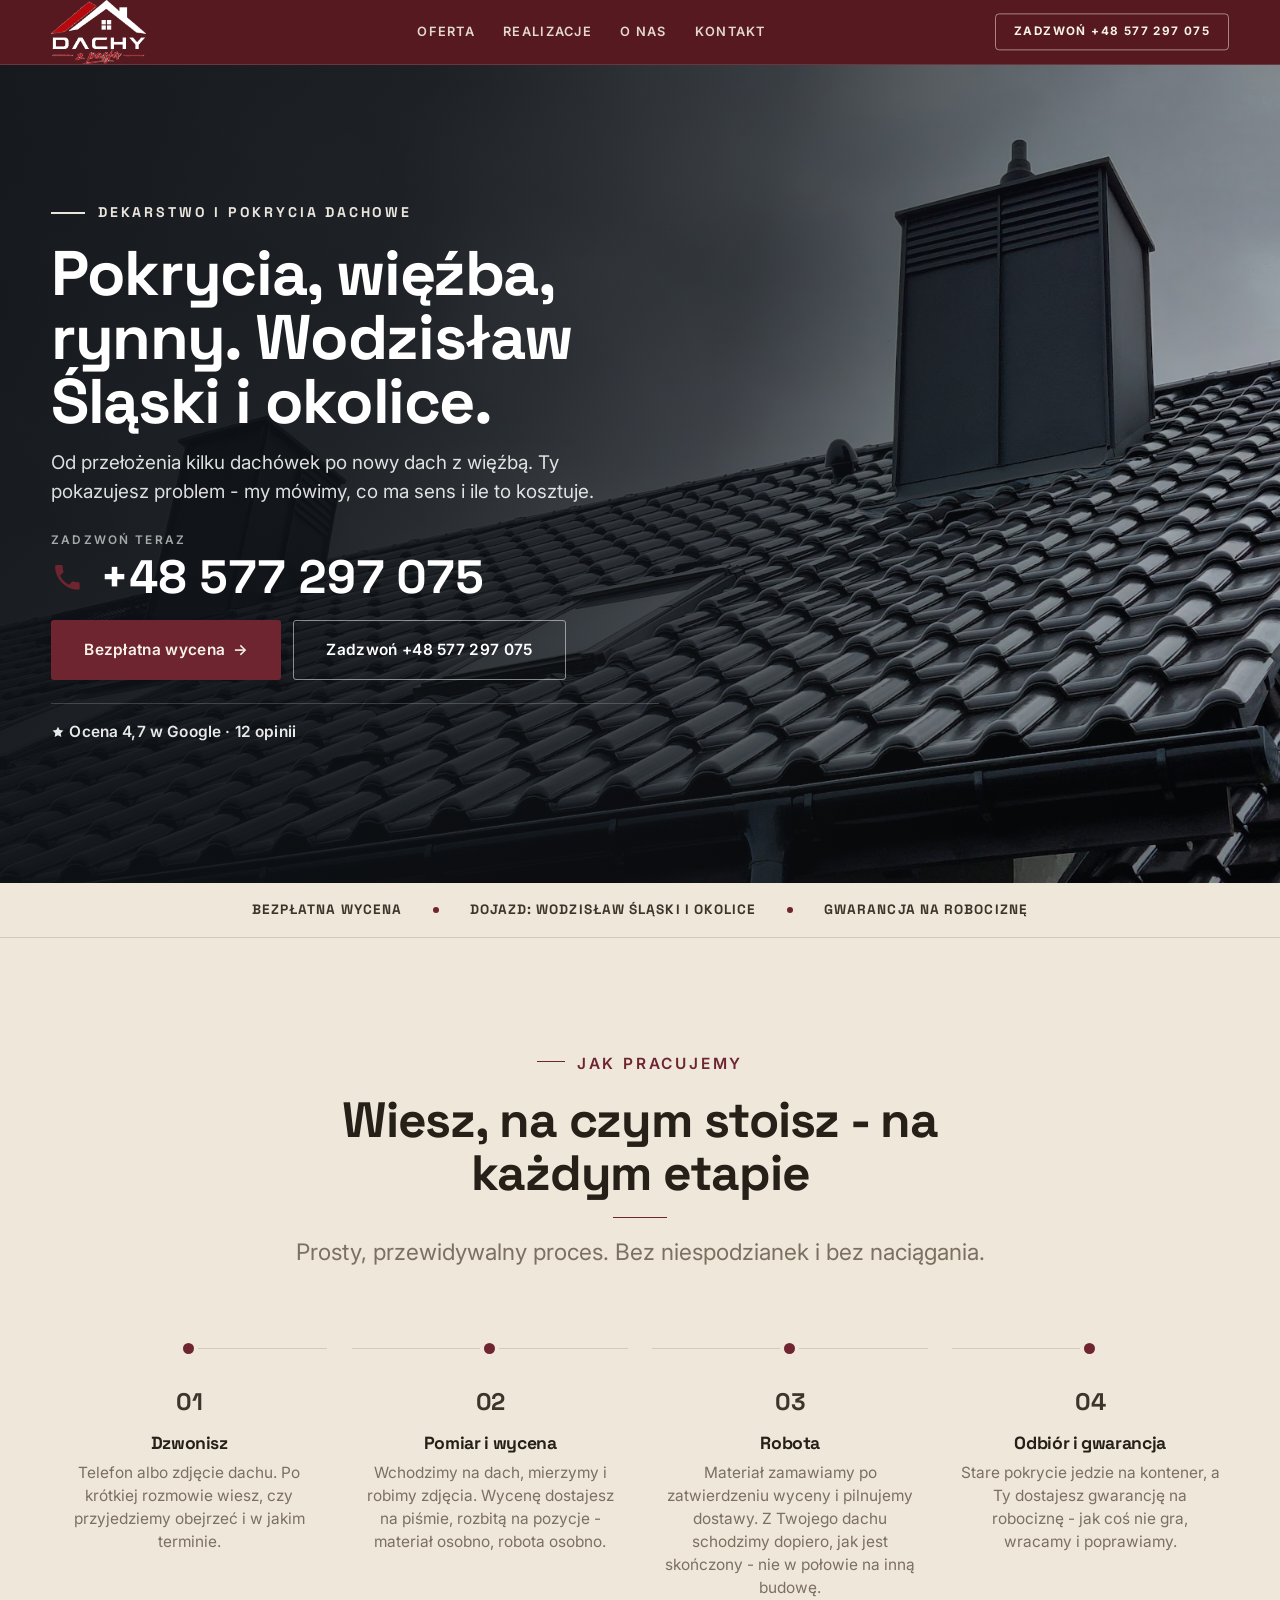
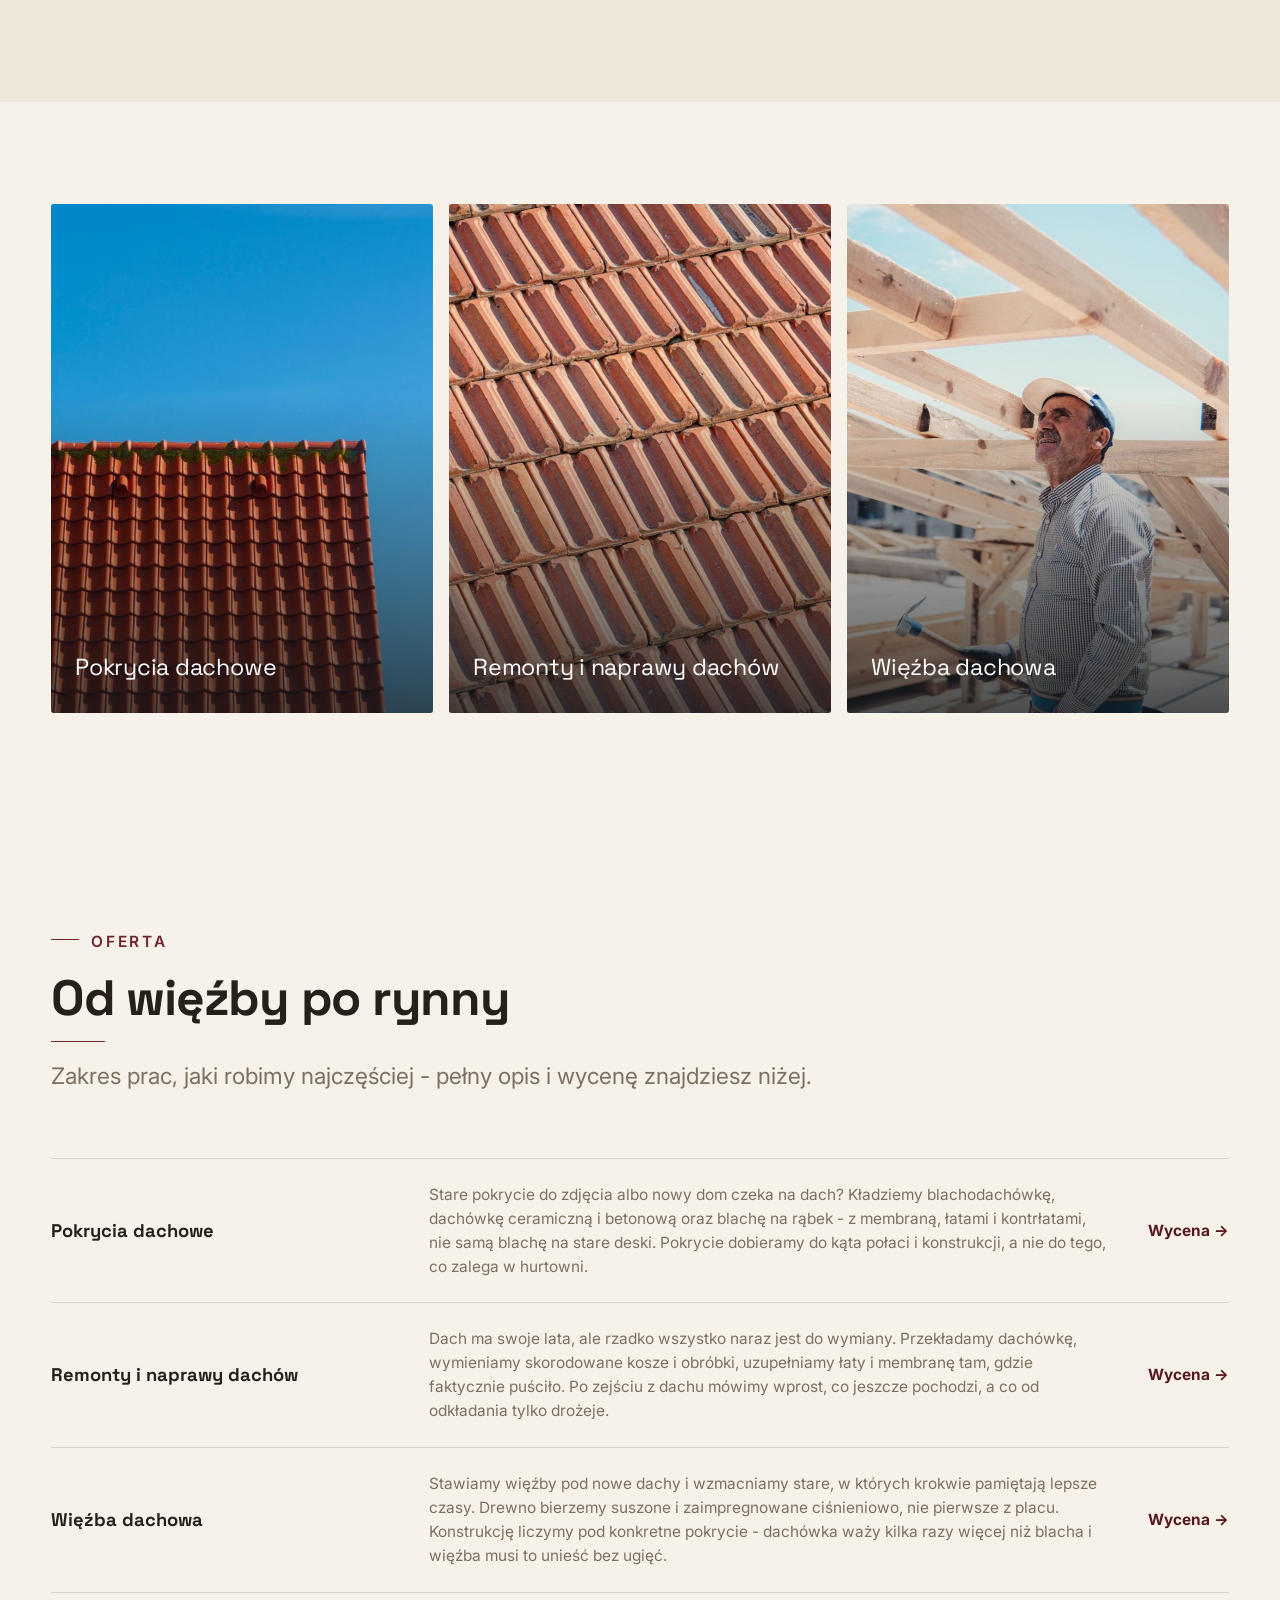
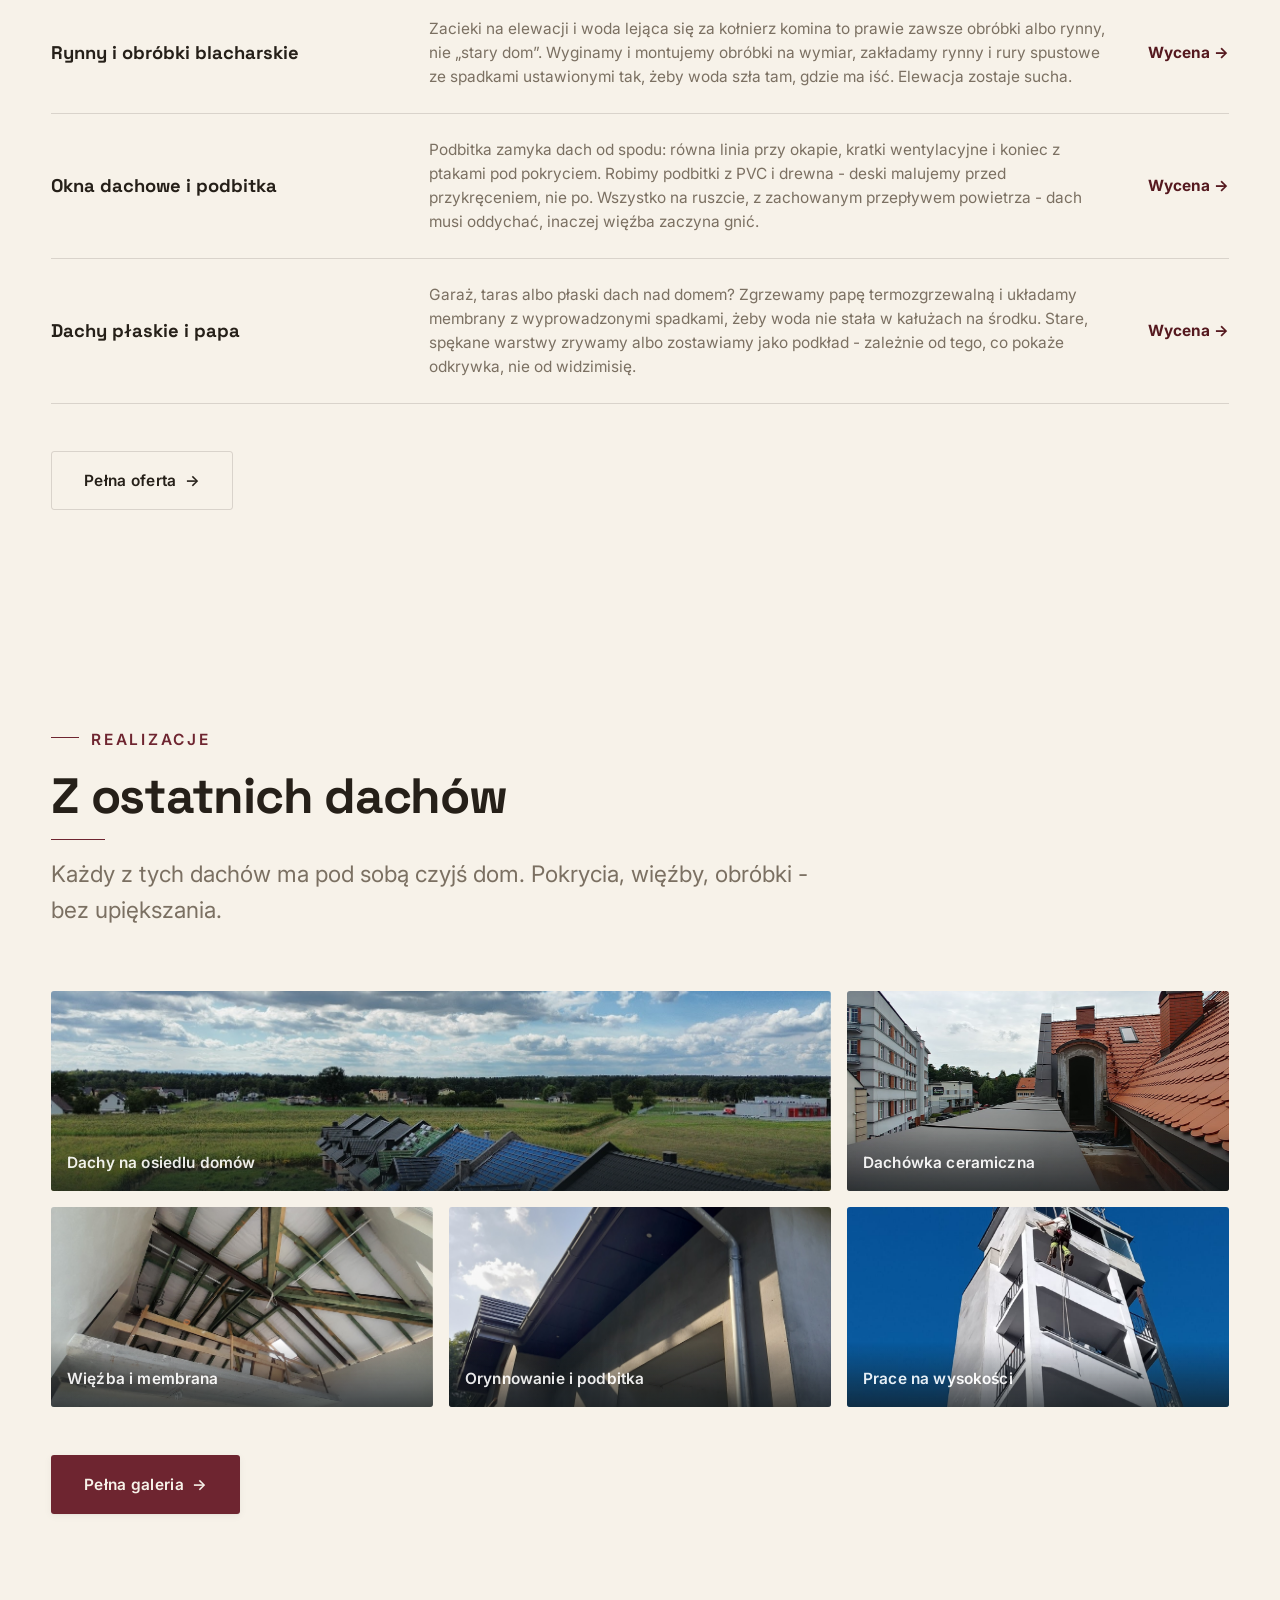
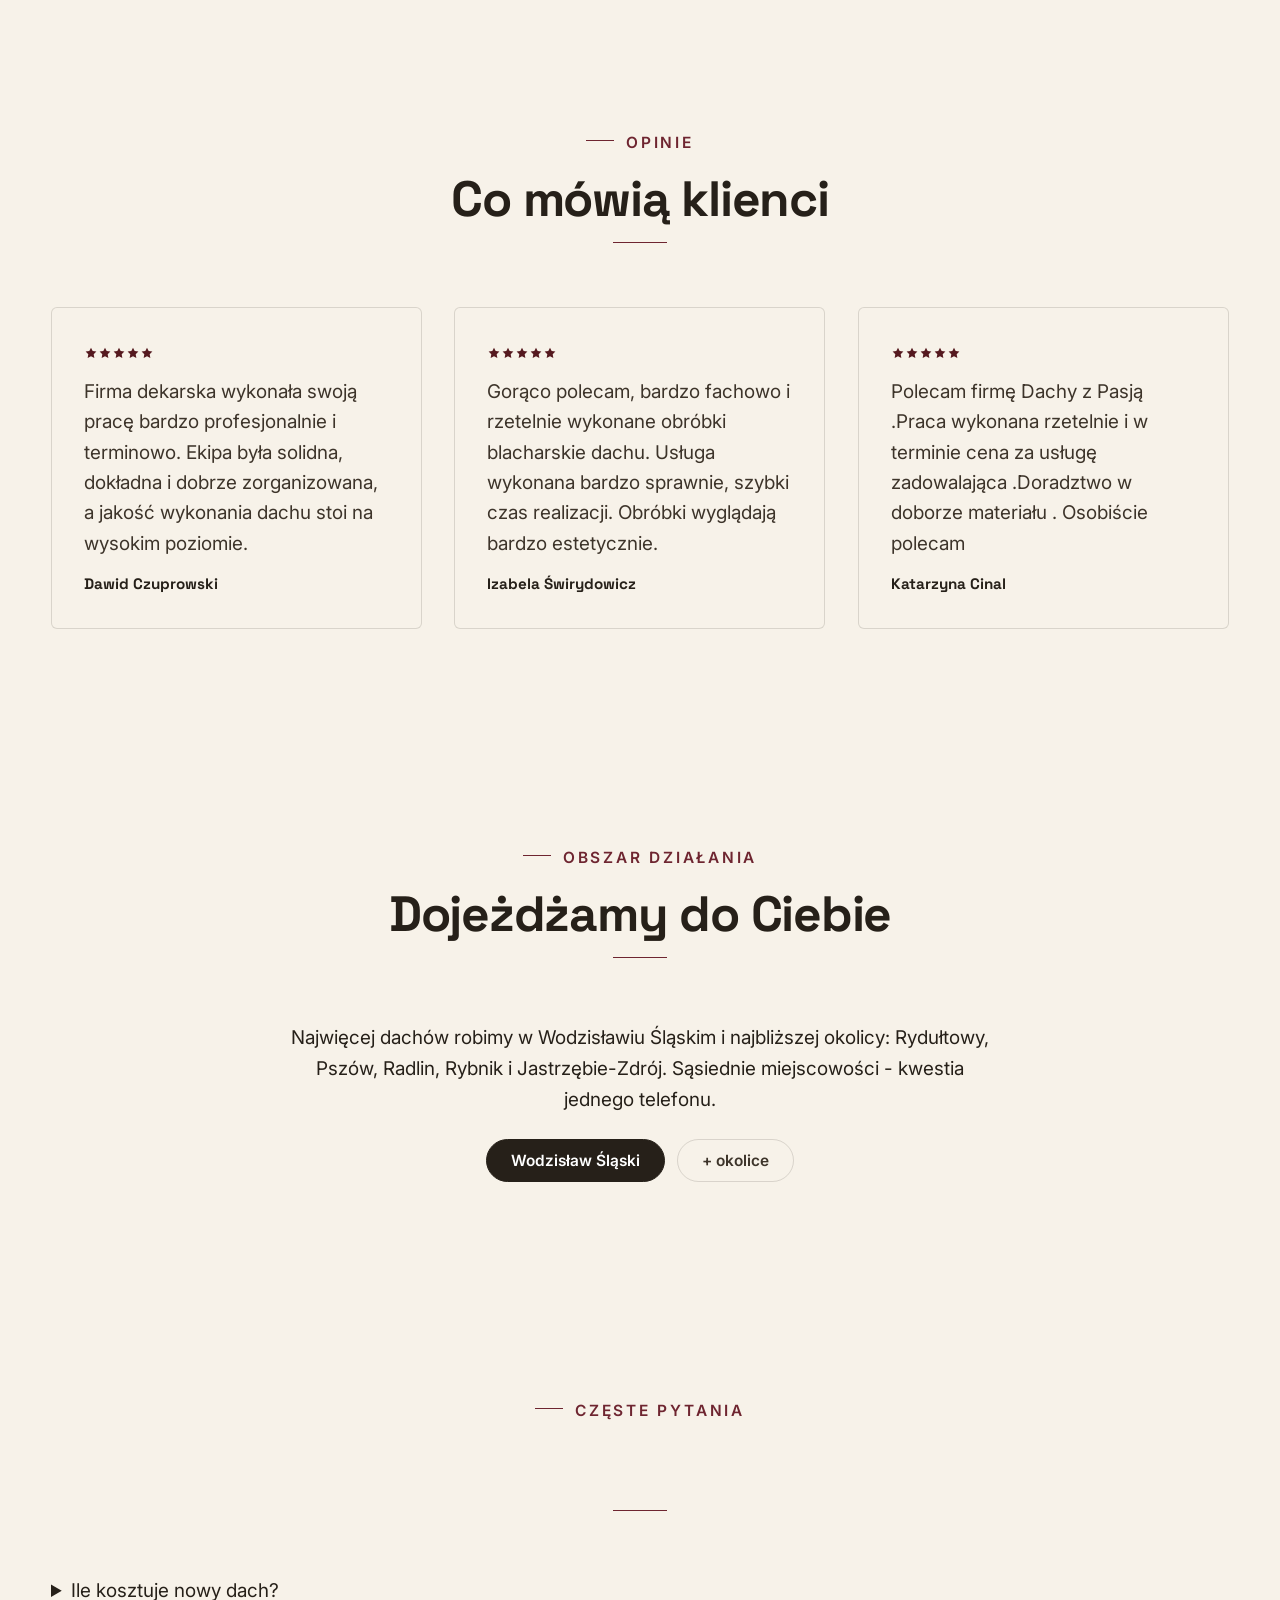
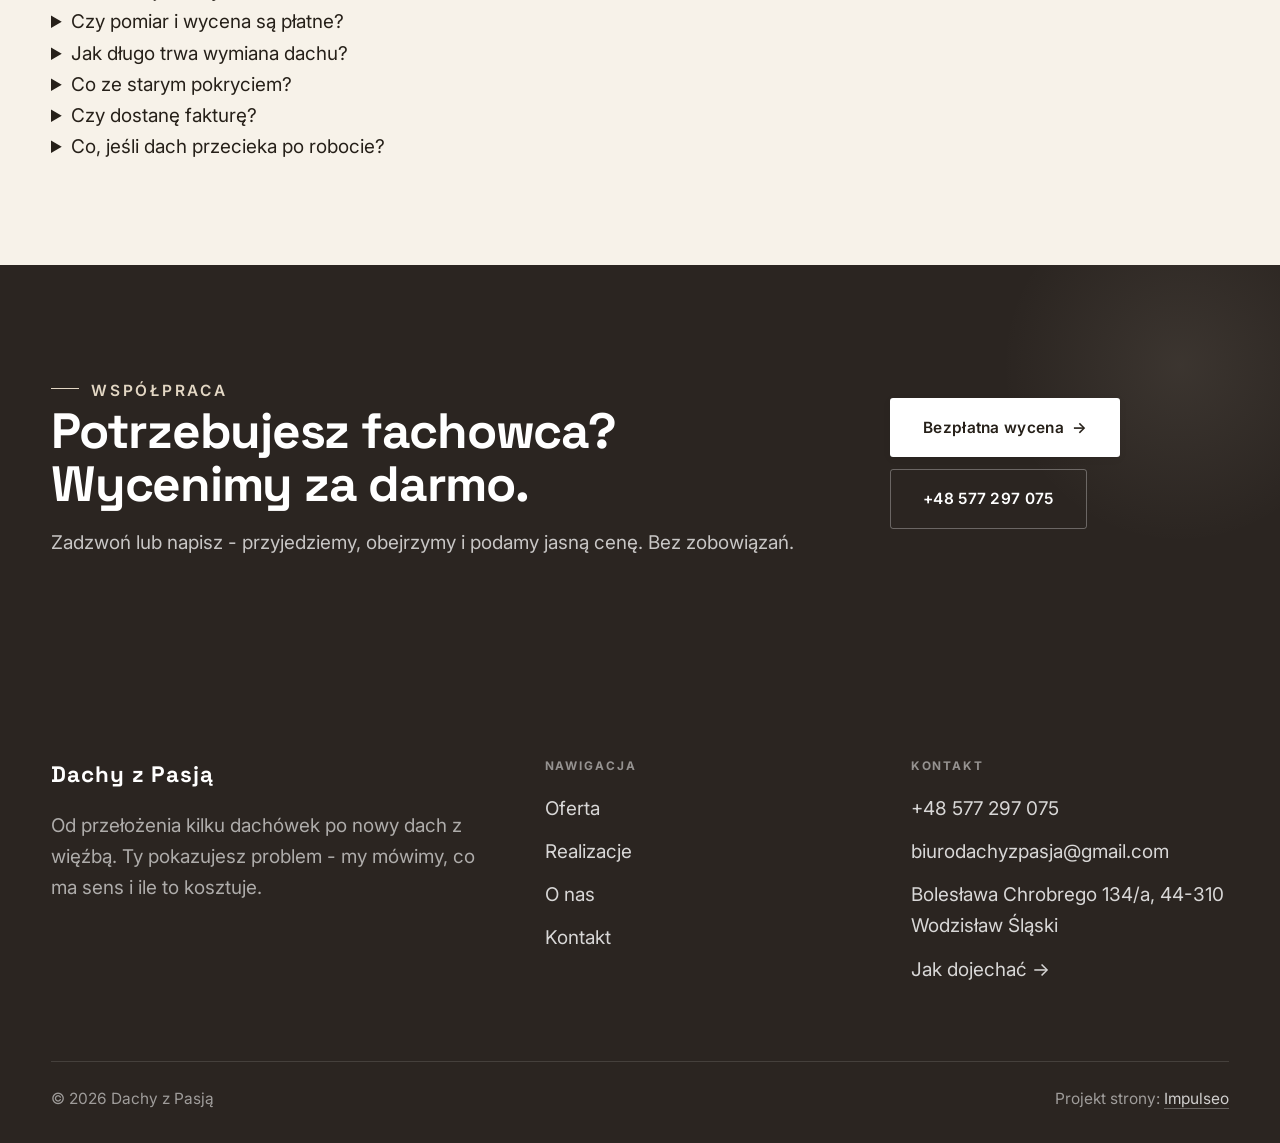
==== commit c80beecb: "[claude-edit][cmt:833a5dd8-705d-4383-b4b2-f902b6c3394b] tytul w pasku bez frazy 'dekarz Wodzislaw' -" ====
--- a/index.html
+++ b/index.html
@@ -3,8 +3,8 @@
 <head>
 <meta charset="UTF-8">
 <meta name="viewport" content="width=device-width, initial-scale=1.0">
-<title>Dekarz Wodzisław Śląski - dachy i remonty | Dachy z Pasją</title>
-<meta name="description" content="Dekarz w Wodzisławiu Śląskim: nowe pokrycia, remonty dachów, więźba, rynny i obróbki. Bezpłatny pomiar, cena przed robotą. Zadzwoń: +48 577 297 075.">
+<title>Dachy z Pasją - pokrycia dachowe, remonty i więźby</title>
+<meta name="description" content="Dachy z Pasją - nowe pokrycia, remonty dachów, więźba, rynny i obróbki. Wodzisław Śląski i okolice. Bezpłatny pomiar, cena przed robotą. Zadzwoń: +48 577 297 075.">
 <link rel="preconnect" href="https://fonts.googleapis.com">
 <link rel="preconnect" href="https://fonts.gstatic.com" crossorigin>
 <link href="https://fonts.googleapis.com/css2?family=Space+Grotesk:wght@500;600;700&family=Inter:wght@400;500;600&display=swap" rel="stylesheet">
--- a/assets/styles.css
+++ b/assets/styles.css
@@ -5,18 +5,19 @@
    ============================================================ */
 
 :root{
-  /* PALETA — jasna, architektoniczna, chłodna */
-  --paper:#F4F6F8;          /* główne tło */
-  --paper-2:#E7EBEF;        /* sekcje alternatywne (chłodny jasny szary) */
-  --paper-3:#E7EBEF;        /* delikatne wypełnienia */
-  --ink:#15212E;            /* tekst główny — chłodny grafit */
-  --ink-soft:#243443;       /* nagłówki drugorzędne */
-  --muted:#6B7785;          /* tekst poboczny */
-  --line:rgba(21,33,46,.12);/* hairline */
-  --accent:#E8A317;         /* stonowany petrol-slate — jedyny akcent */
-  --accent-d:#C9870C;
-  --accent-soft:rgba(232,163,23,.10);
-  --dark:#15212E;           /* sekcje ciemne (stopka/CTA) */
+  /* PALETA — beż jako kolor dominujący, burgund jako jedyny akcent */
+  --paper:#F7F2E9;          /* główne tło - jasny beż */
+  --paper-2:#EFE7D9;        /* sekcje alternatywne (cieplejszy beż) */
+  --paper-3:#E7DDCB;        /* delikatne wypełnienia */
+  --ink:#262019;            /* tekst główny - ciepły grafit */
+  --ink-soft:#3D342A;       /* nagłówki drugorzędne */
+  --muted:#7B7062;          /* tekst poboczny */
+  --line:rgba(38,32,25,.14);/* hairline */
+  --accent:#6E2530;         /* ciemny burgund - jedyny akcent */
+  --accent-d:#55191F;
+  --accent-soft:rgba(110,37,48,.09);
+  --nav-bg:#55191F;         /* pasek na górze - ciemny burgund */
+  --dark:#2B2521;           /* sekcje ciemne (stopka/CTA) - ciepły brąz */
 
   /* ODSTĘPY — skala 4/8 */
   --space-1:4px; --space-2:8px; --space-3:12px; --space-4:16px; --space-5:24px;
@@ -1003,10 +1004,56 @@
 /* === /HERO-FIT === */
 
 
-/* === auto-paleta ze zdjęć klienta (dopasowanie do estetyki socials) === */
-:root{--accent:#2974B0;--accent-d:#1B598A;--accent-soft:rgba(41,116,176,0.10);--paper:#F8F9F9;--paper-2:#EDEFEF;--paper-3:#E5E7E8;}
-
-/* logo: czytelne na ciemnym hero, oryginalne na jasnym navie */
+/* === SKÓRKA: BEŻ + BURGUND (prośba klienta 04.08.2026) ===
+   Dominuje beż, całość prosta i stonowana. Pasek na górze - ciemny burgund.
+   Ten blok jest OSTATNI w pliku, więc wygrywa nad blokiem bazowym. */
+:root{
+  --paper:#F7F2E9;--paper-2:#EFE7D9;--paper-3:#E7DDCB;
+  --ink:#262019;--ink-soft:#3D342A;--muted:#7B7062;--line:rgba(38,32,25,.14);
+  --accent:#6E2530;--accent-d:#55191F;--accent-soft:rgba(110,37,48,.09);
+  --nav-bg:#55191F;--dark:#2B2521;
+}
+
+/* burgund jest ciemny - tekst na akcencie musi być jasny (bazowo był ciemny pod bursztyn) */
+.btn-accent{color:#F7F2E9}
+.sticky-call .sc-call{color:#F7F2E9}
+
+/* PASEK NA GÓRZE - pełny burgund w obu stanach (nad hero i po przewinięciu) */
+.nav,.nav.nav-solid,.nav.is-stuck{background:var(--nav-bg);backdrop-filter:none;border-bottom:1px solid rgba(247,242,233,.14)}
+.nav::after{display:none}
+.nav.nav-solid.nav-hidden{background:var(--nav-bg)}
+.nav .brand .name,.nav.nav-solid .brand .name{color:#F7F2E9}
+.nav .brand .sub,.nav.nav-solid .brand .sub{color:rgba(247,242,233,.78)}
+.nav .nav-links a:not(.btn-accent),
+.nav.nav-solid .nav-links a:not(.btn-accent){color:rgba(247,242,233,.88)}
+.nav .nav-links a:not(.btn-accent):hover,.nav .nav-links a.active:not(.btn-accent),
+.nav.nav-solid .nav-links a:not(.btn-accent):hover,.nav.nav-solid .nav-links a.active:not(.btn-accent){color:#fff}
+.nav .nav-links a:not(.btn-accent)::after,
+.nav.nav-solid .nav-links a:not(.btn-accent)::after{background:rgba(247,242,233,.9)}
+.nav .nav-toggle span,.nav.nav-solid .nav-toggle span{background:#F7F2E9}
+/* przycisk "Zadzwoń" na burgundowym pasku: obrys, nie plama w plamie */
+.nav .nav-links a.btn-accent,
+.nav:not(.nav-solid) .nav-links a.btn-accent{background:transparent;border:1px solid rgba(247,242,233,.5);color:#F7F2E9}
+.nav .nav-links a.btn-accent:hover,
+.nav:not(.nav-solid) .nav-links a.btn-accent:hover{background:#F7F2E9;border-color:#F7F2E9;color:var(--accent-d);filter:none}
+@media(max-width:900px){
+  .nav-links{background:var(--nav-bg)}
+  .nav-links a{border-bottom-color:rgba(247,242,233,.14)}
+}
+
+/* hero: akcenty tekstowe na zdjęciu trzymamy w ciepłej bieli (rozjaśniony burgund robiłby róż) */
+.hero-fach{--accent-lit:rgba(247,242,233,.94);--accent-strong:#F7F2E9}
+@media(min-width:900px){
+  .hero-fach{--accent-lit:rgba(247,242,233,.94);--accent-strong:#F7F2E9}
+}
+
+/* na ciemnych sekcjach (CTA, pasek liczb) burgund tonie w tle - tam akcent w kości słoniowej */
+.cta .eyebrow,.strip .eyebrow,.awaria .eyebrow{color:#E3D7C4}
+.cta .eyebrow::before,.strip .eyebrow::before,.awaria .eyebrow::before{background:#E3D7C4}
+.strip .item{border-left-color:rgba(227,215,196,.5)}
+.cta::before{background:radial-gradient(circle,rgba(227,215,196,.09),transparent 70%)}
+
+/* logo: pasek jest zawsze ciemny, więc zawsze wersja jasna */
 .nav .logo-dark{display:none}
-.nav.nav-solid .logo-light{display:none}
-.nav.nav-solid .logo-dark{display:block}
+.nav.nav-solid .logo-dark{display:none}
+.nav .logo-light,.nav.nav-solid .logo-light{display:block}
